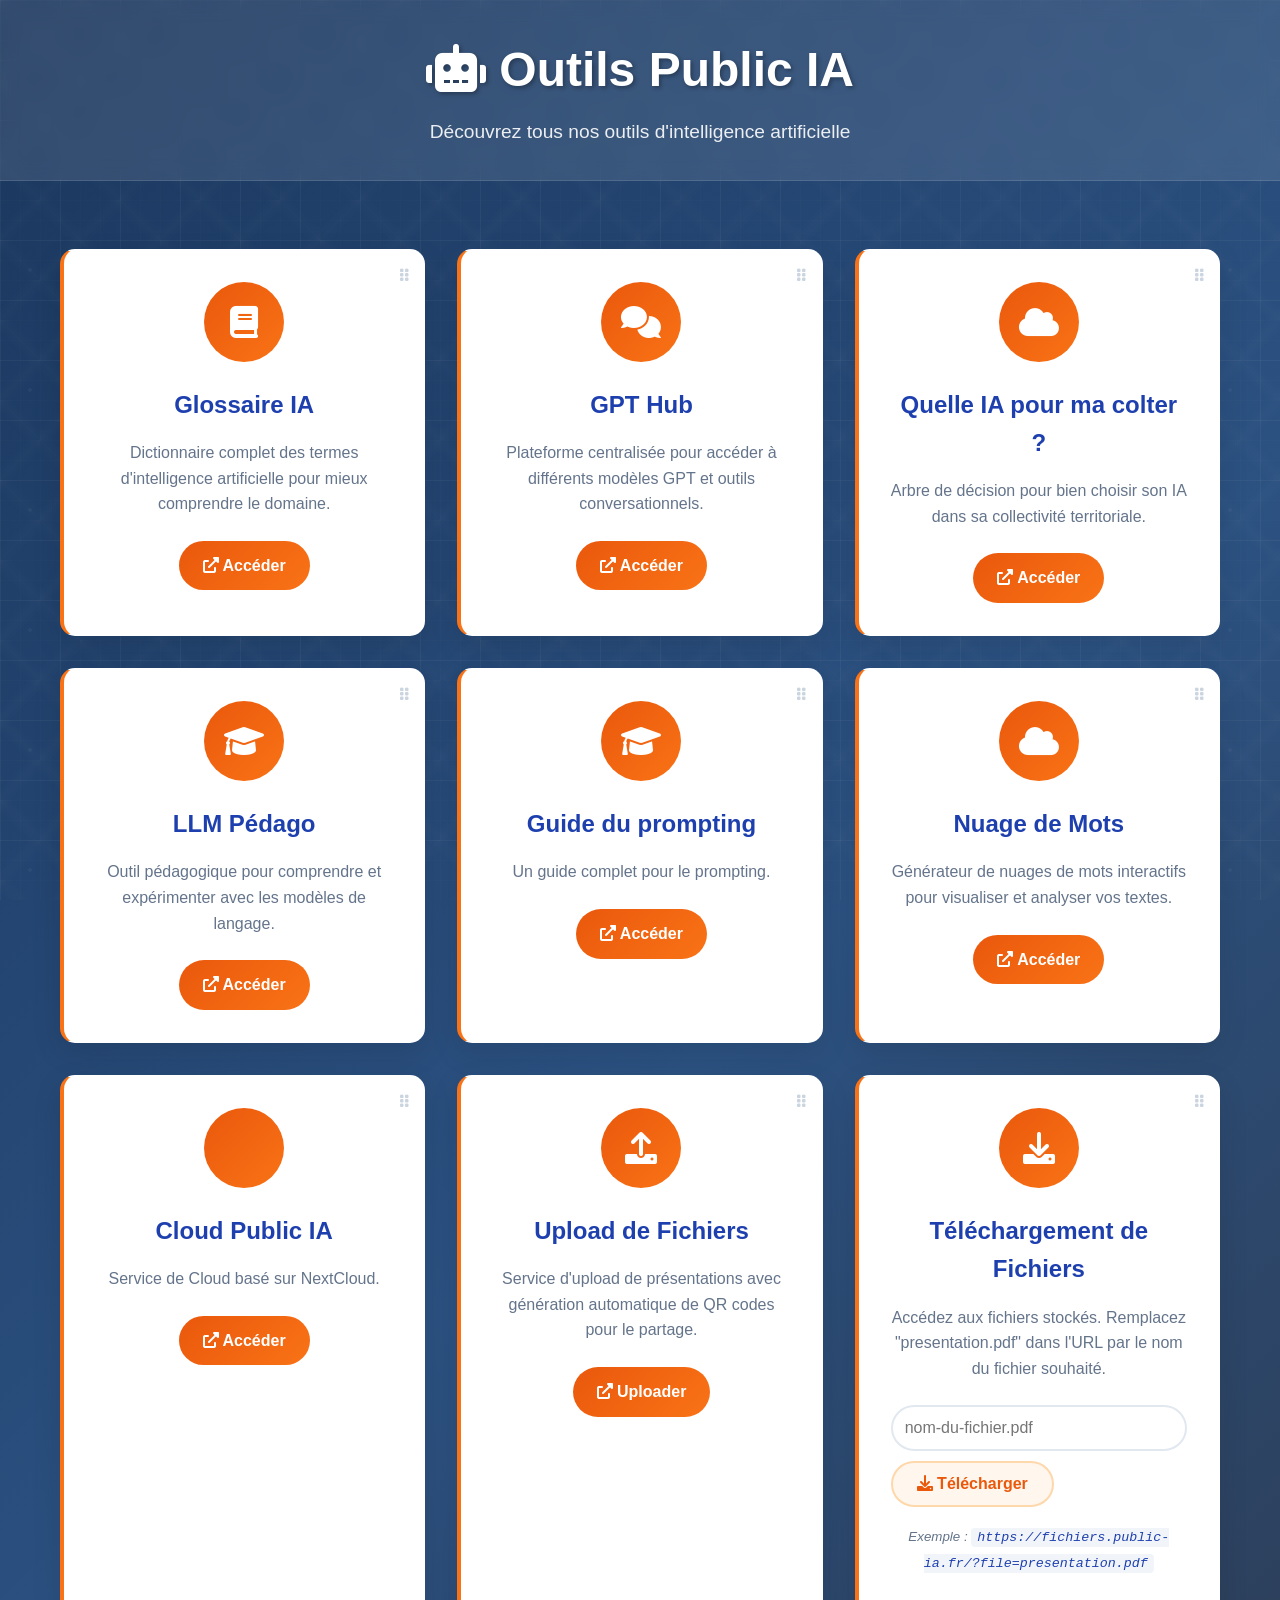
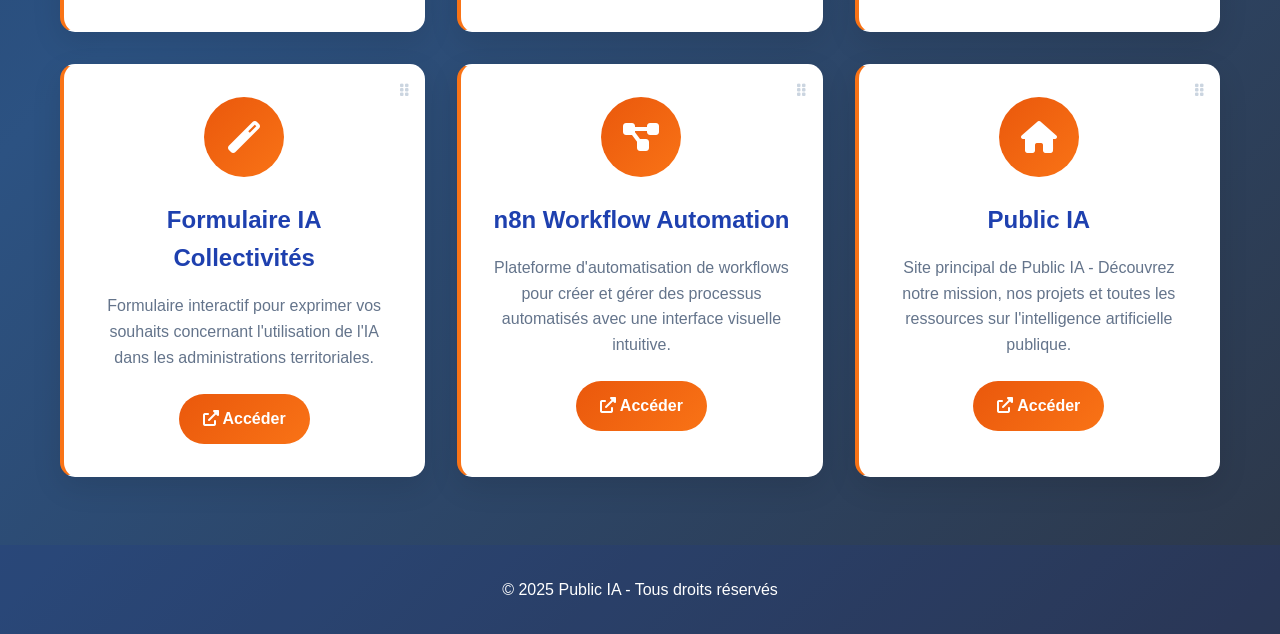
==== index.html @ 485852f9 "Add files via upload" ====
<!DOCTYPE html>
<html lang="fr">
<head>
    <meta charset="UTF-8">
    <meta name="viewport" content="width=device-width, initial-scale=1.0">
    <title>Outils Public IA - Référencement</title>
    <link rel="stylesheet" href="styles.css">
    <link href="https://cdnjs.cloudflare.com/ajax/libs/font-awesome/6.0.0/css/all.min.css" rel="stylesheet">
</head>
<body>
    <header>
        <div class="container">
            <h1><i class="fas fa-robot"></i> Outils Public IA</h1>
            <p>Découvrez tous nos outils d'intelligence artificielle</p>
        </div>
    </header>

    <main class="container">
        <div class="tools-grid" id="tools-grid">
            <div class="tool-card" draggable="true" data-index="0">
                <div class="drag-handle">
                    <i class="fas fa-grip-vertical"></i>
                </div>
                <div class="tool-icon">
                    <i class="fas fa-book"></i>
                </div>
                <h3>Glossaire IA</h3>
                <p>Dictionnaire complet des termes d'intelligence artificielle pour mieux comprendre le domaine.</p>
                <a href="https://glossaire.public-ia.fr" target="_blank" class="btn-primary">
                    <i class="fas fa-external-link-alt"></i> Accéder
                </a>
            </div>

            <div class="tool-card" draggable="true" data-index="1">
                <div class="drag-handle">
                    <i class="fas fa-grip-vertical"></i>
                </div>
                <div class="tool-icon">
                    <i class="fas fa-comments"></i>
                </div>
                <h3>GPT Hub</h3>
                <p>Plateforme centralisée pour accéder à différents modèles GPT et outils conversationnels.</p>
                <a href="https://gpthub.public-ia.fr" target="_blank" class="btn-primary">
                    <i class="fas fa-external-link-alt"></i> Accéder
                </a>
            </div>

            <div class="tool-card" draggable="true" data-index="2">
                <div class="drag-handle">
                    <i class="fas fa-grip-vertical"></i>
                </div>
                <div class="tool-icon">
                    <i class="fas fa-cloud"></i>
                </div>
                <h3>Quelle IA pour ma colter ?</h3>
                <p>Arbre de décision pour bien choisir son IA dans sa collectivité territoriale.</p>
                <a href="https://claude.ai/public/artifacts/c2d7b5c2-c896-4fa8-b1a6-826cedd89a8f" target="_blank" class="btn-primary">
                    <i class="fas fa-external-link-alt"></i> Accéder
                </a>
            </div>

            <div class="tool-card" draggable="true" data-index="3">
                <div class="drag-handle">
                    <i class="fas fa-grip-vertical"></i>
                </div>
                <div class="tool-icon">
                    <i class="fas fa-graduation-cap"></i>
                </div>
                <h3>LLM Pédago</h3>
                <p>Outil pédagogique pour comprendre et expérimenter avec les modèles de langage.</p>
                <a href="https://llmpedago.streamlit.app" target="_blank" class="btn-primary">
                    <i class="fas fa-external-link-alt"></i> Accéder
                </a>
            </div>

            <div class="tool-card" draggable="true" data-index="3">
                <div class="drag-handle">
                    <i class="fas fa-grip-vertical"></i>
                </div>
                <div class="tool-icon">
                    <i class="fas fa-graduation-cap"></i>
                </div>
                <h3>Guide du prompting</h3>
                <p>Un guide complet pour le prompting.</p>
                <a href="https://outils.public-ia.fr/guide_llm.html" target="_blank" class="btn-primary">
                    <i class="fas fa-external-link-alt"></i> Accéder
                </a>
            </div>

            <div class="tool-card" draggable="true" data-index="2">
                <div class="drag-handle">
                    <i class="fas fa-grip-vertical"></i>
                </div>
                <div class="tool-icon">
                    <i class="fas fa-cloud"></i>
                </div>
                <h3>Nuage de Mots</h3>
                <p>Générateur de nuages de mots interactifs pour visualiser et analyser vos textes.</p>
                <a href="https://nuagedemots.public-ia.fr" target="_blank" class="btn-primary">
                    <i class="fas fa-external-link-alt"></i> Accéder
                </a>
            </div>

            <div class="tool-card" draggable="true" data-index="4">
                <div class="drag-handle">
                    <i class="fas fa-grip-vertical"></i>
                </div>
                <div class="tool-icon">
                    <i class="fas fa-upload-download"></i>
                </div>
                <h3>Cloud Public IA</h3>
                <p>Service de Cloud basé sur NextCloud.</p>
                <a href="https://cloud.public-ia.fr/" target="_blank" class="btn-primary">
                    <i class="fas fa-external-link-alt"></i> Accéder
                </a>
            </div>

            <div class="tool-card" draggable="true" data-index="4">
                <div class="drag-handle">
                    <i class="fas fa-grip-vertical"></i>
                </div>
                <div class="tool-icon">
                    <i class="fas fa-upload"></i>
                </div>
                <h3>Upload de Fichiers</h3>
                <p>Service d'upload de présentations avec génération automatique de QR codes pour le partage.</p>
                <a href="https://fichiers.public-ia.fr/upload_qrcode_8f3c2a1b7e.html" target="_blank" class="btn-primary">
                    <i class="fas fa-external-link-alt"></i> Uploader
                </a>
            </div>

            <div class="tool-card" draggable="true" data-index="5">
                <div class="drag-handle">
                    <i class="fas fa-grip-vertical"></i>
                </div>
                <div class="tool-icon">
                    <i class="fas fa-download"></i>
                </div>
                <h3>Téléchargement de Fichiers</h3>
                <p>Accédez aux fichiers stockés. Remplacez "presentation.pdf" dans l'URL par le nom du fichier souhaité.</p>
                <div class="download-section">
                    <input type="text" id="filename" placeholder="nom-du-fichier.pdf" class="filename-input">
                    <button onclick="downloadFile()" class="btn-secondary">
                        <i class="fas fa-download"></i> Télécharger
                    </button>
                </div>
                <p class="example-text">
                    <small>Exemple : <code>https://fichiers.public-ia.fr/?file=presentation.pdf</code></small>
                </p>
            </div>

            <div class="tool-card" draggable="true" data-index="6">
                <div class="drag-handle">
                    <i class="fas fa-grip-vertical"></i>
                </div>
                <div class="tool-icon">
                    <i class="fas fa-magic"></i>
                </div>
                <h3>Formulaire IA Collectivités</h3>
                <p>Formulaire interactif pour exprimer vos souhaits concernant l'utilisation de l'IA dans les administrations territoriales.</p>
                <a href="https://tally.so/r/w4O1ed" target="_blank" class="btn-primary">
                    <i class="fas fa-external-link-alt"></i> Accéder
                </a>
            </div>

            <div class="tool-card" draggable="true" data-index="7">
                <div class="drag-handle">
                    <i class="fas fa-grip-vertical"></i>
                </div>
                <div class="tool-icon">
                    <i class="fas fa-project-diagram"></i>
                </div>
                <h3>n8n Workflow Automation</h3>
                <p>Plateforme d'automatisation de workflows pour créer et gérer des processus automatisés avec une interface visuelle intuitive.</p>
                <a href="https://n8n.public-ia.fr/home/workflows" target="_blank" class="btn-primary">
                    <i class="fas fa-external-link-alt"></i> Accéder
                </a>
            </div>

            <div class="tool-card" draggable="true" data-index="8">
                <div class="drag-handle">
                    <i class="fas fa-grip-vertical"></i>
                </div>
                <div class="tool-icon">
                    <i class="fas fa-home"></i>
                </div>
                <h3>Public IA</h3>
                <p>Site principal de Public IA - Découvrez notre mission, nos projets et toutes les ressources sur l'intelligence artificielle publique.</p>
                <a href="https://public-ia.fr" target="_blank" class="btn-primary">
                    <i class="fas fa-external-link-alt"></i> Accéder
                </a>
            </div>
        </div>
    </main>

    <footer>
        <div class="container">
            <p>&copy; 2025 Public IA - Tous droits réservés</p>
        </div>
    </footer>

    <script src="script.js"></script>
</body>
</html>
---- styles.css ----
* {
    margin: 0;
    padding: 0;
    box-sizing: border-box;
}

body {
    font-family: 'Segoe UI', Tahoma, Geneva, Verdana, sans-serif;
    line-height: 1.6;
    color: #333;
    background: linear-gradient(135deg, #1a365d 0%, #2c5282 50%, #2d3748 100%);
    min-height: 100vh;
    position: relative;
    overflow-x: hidden;
}

/* Motif réseau France - forme hexagonale inspirée du territoire */
body::before {
    content: '';
    position: fixed;
    top: 0;
    left: 0;
    width: 100%;
    height: 100%;
    background-image: 
        /* Nœuds principaux - grandes villes françaises */
        radial-gradient(circle at 48% 35%, rgba(156, 163, 175, 0.6) 3px, transparent 3px), /* Paris */
        radial-gradient(circle at 15% 70%, rgba(156, 163, 175, 0.5) 2.5px, transparent 2.5px), /* Bordeaux */
        radial-gradient(circle at 85% 75%, rgba(156, 163, 175, 0.5) 2.5px, transparent 2.5px), /* Nice */
        radial-gradient(circle at 25% 45%, rgba(156, 163, 175, 0.4) 2px, transparent 2px), /* Nantes */
        radial-gradient(circle at 75% 45%, rgba(156, 163, 175, 0.4) 2px, transparent 2px), /* Strasbourg */
        radial-gradient(circle at 65% 65%, rgba(156, 163, 175, 0.45) 2.2px, transparent 2.2px), /* Marseille */
        radial-gradient(circle at 45% 60%, rgba(156, 163, 175, 0.4) 2px, transparent 2px), /* Lyon */
        radial-gradient(circle at 35% 25%, rgba(156, 163, 175, 0.35) 1.8px, transparent 1.8px), /* Lille */
        radial-gradient(circle at 55% 80%, rgba(156, 163, 175, 0.4) 2px, transparent 2px), /* Toulouse */
        /* Nœuds secondaires - villes moyennes */
        radial-gradient(circle at 20% 55%, rgba(156, 163, 175, 0.3) 1.5px, transparent 1.5px),
        radial-gradient(circle at 80% 30%, rgba(156, 163, 175, 0.3) 1.5px, transparent 1.5px),
        radial-gradient(circle at 60% 25%, rgba(156, 163, 175, 0.25) 1.3px, transparent 1.3px),
        radial-gradient(circle at 30% 80%, rgba(156, 163, 175, 0.3) 1.5px, transparent 1.5px),
        radial-gradient(circle at 70% 55%, rgba(156, 163, 175, 0.25) 1.3px, transparent 1.3px),
        radial-gradient(circle at 40% 40%, rgba(156, 163, 175, 0.3) 1.5px, transparent 1.5px),
        /* Petits nœuds - villages et connexions */
        radial-gradient(circle at 12% 40%, rgba(156, 163, 175, 0.2) 1px, transparent 1px),
        radial-gradient(circle at 88% 60%, rgba(156, 163, 175, 0.2) 1px, transparent 1px),
        radial-gradient(circle at 52% 15%, rgba(156, 163, 175, 0.2) 1px, transparent 1px),
        radial-gradient(circle at 25% 90%, rgba(156, 163, 175, 0.2) 1px, transparent 1px),
        radial-gradient(circle at 75% 85%, rgba(156, 163, 175, 0.2) 1px, transparent 1px);
    background-size: 
        100vw 100vh;
    background-position: 0 0;
    pointer-events: none;
    z-index: -1;
    animation: franceNetwork 30s ease-in-out infinite;
}

/* Lignes de connexion organiques - routes et TGV */
body::after {
    content: '';
    position: fixed;
    top: 0;
    left: 0;
    width: 100%;
    height: 100%;
    background-image:
        /* Connexions principales Paris-centré */
        linear-gradient(125deg, transparent 47%, rgba(156, 163, 175, 0.15) 48%, rgba(156, 163, 175, 0.15) 52%, transparent 53%),
        linear-gradient(55deg, transparent 47%, rgba(156, 163, 175, 0.12) 48%, rgba(156, 163, 175, 0.12) 52%, transparent 53%),
        linear-gradient(95deg, transparent 48%, rgba(156, 163, 175, 0.1) 49%, rgba(156, 163, 175, 0.1) 51%, transparent 52%),
        linear-gradient(155deg, transparent 48%, rgba(156, 163, 175, 0.1) 49%, rgba(156, 163, 175, 0.1) 51%, transparent 52%),
        /* Connexions côtières */
        linear-gradient(15deg, transparent 49%, rgba(156, 163, 175, 0.08) 50%, transparent 51%),
        linear-gradient(165deg, transparent 49%, rgba(156, 163, 175, 0.08) 50%, transparent 51%),
        /* Connexions transversales */
        linear-gradient(85deg, transparent 49.2%, rgba(156, 163, 175, 0.06) 49.8%, rgba(156, 163, 175, 0.06) 50.2%, transparent 50.8%),
        linear-gradient(105deg, transparent 49.2%, rgba(156, 163, 175, 0.06) 49.8%, rgba(156, 163, 175, 0.06) 50.2%, transparent 50.8%),
        /* Connexions locales irrégulières */
        linear-gradient(35deg, transparent 49.5%, rgba(156, 163, 175, 0.04) 50%, transparent 50.5%),
        linear-gradient(145deg, transparent 49.5%, rgba(156, 163, 175, 0.04) 50%, transparent 50.5%),
        linear-gradient(75deg, transparent 49.7%, rgba(156, 163, 175, 0.03) 50%, transparent 50.3%),
        linear-gradient(115deg, transparent 49.7%, rgba(156, 163, 175, 0.03) 50%, transparent 50.3%);
    background-size:
        800px 600px,
        700px 500px,
        600px 800px,
        750px 550px,
        900px 400px,
        650px 700px,
        500px 900px,
        850px 450px,
        400px 600px,
        550px 750px,
        300px 500px,
        450px 650px;
    background-position:
        0 0,
        200px 100px,
        -100px 200px,
        300px -50px,
        -150px 300px,
        400px 150px,
        -200px 400px,
        500px 50px,
        -50px 250px,
        250px 350px,
        -250px 150px,
        350px 250px;
    pointer-events: none;
    z-index: -1;
    animation: franceConnections 35s ease-in-out infinite reverse;
}

/* Animation organique pour simuler l'activité du réseau français */
@keyframes franceNetwork {
    0%, 100% {
        transform: translate(0, 0) scale(1);
        opacity: 0.8;
    }
    20% {
        transform: translate(3px, -2px) scale(1.01);
        opacity: 0.9;
    }
    40% {
        transform: translate(-2px, 4px) scale(0.99);
        opacity: 0.7;
    }
    60% {
        transform: translate(4px, 1px) scale(1.005);
        opacity: 0.85;
    }
    80% {
        transform: translate(-1px, -3px) scale(0.995);
        opacity: 0.75;
    }
}

@keyframes franceConnections {
    0%, 100% {
        transform: translate(0, 0) rotate(0deg);
        opacity: 0.6;
    }
    25% {
        transform: translate(2px, -3px) rotate(0.2deg);
        opacity: 0.8;
    }
    50% {
        transform: translate(-3px, 2px) rotate(-0.1deg);
        opacity: 0.4;
    }
    75% {
        transform: translate(1px, 3px) rotate(0.15deg);
        opacity: 0.7;
    }
}

/* Motif de réseau connecté */
body::before {
    content: '';
    position: fixed;
    top: 0;
    left: 0;
    width: 100%;
    height: 100%;
    background-image: 
        /* Nœuds du réseau */
        radial-gradient(circle at 15% 20%, rgba(156, 163, 175, 0.4) 2px, transparent 2px),
        radial-gradient(circle at 85% 25%, rgba(156, 163, 175, 0.3) 1.5px, transparent 1.5px),
        radial-gradient(circle at 45% 15%, rgba(156, 163, 175, 0.35) 1.8px, transparent 1.8px),
        radial-gradient(circle at 75% 45%, rgba(156, 163, 175, 0.4) 2px, transparent 2px),
        radial-gradient(circle at 25% 65%, rgba(156, 163, 175, 0.3) 1.5px, transparent 1.5px),
        radial-gradient(circle at 65% 75%, rgba(156, 163, 175, 0.35) 1.8px, transparent 1.8px),
        radial-gradient(circle at 35% 85%, rgba(156, 163, 175, 0.4) 2px, transparent 2px),
        radial-gradient(circle at 90% 70%, rgba(156, 163, 175, 0.3) 1.5px, transparent 1.5px),
        radial-gradient(circle at 10% 50%, rgba(156, 163, 175, 0.35) 1.8px, transparent 1.8px),
        radial-gradient(circle at 55% 40%, rgba(156, 163, 175, 0.4) 2px, transparent 2px);
    background-size: 
        300px 200px,
        250px 180px,
        280px 220px,
        320px 190px,
        290px 210px,
        260px 170px,
        310px 200px,
        240px 160px,
        270px 230px,
        300px 180px;
    background-position:
        0 0,
        50px 30px,
        -20px 40px,
        80px -10px,
        -30px 60px,
        60px 50px,
        -10px 80px,
        90px 20px,
        -40px 20px,
        40px 70px;
    pointer-events: none;
    z-index: -1;
    animation: networkFloat 20s ease-in-out infinite;
}

/* Lignes de connexion du réseau */
body::after {
    content: '';
    position: fixed;
    top: 0;
    left: 0;
    width: 100%;
    height: 100%;
    background-image:
        /* Lignes diagonales et horizontales simulant les connexions */
        linear-gradient(45deg, transparent 48%, rgba(156, 163, 175, 0.15) 49%, rgba(156, 163, 175, 0.15) 51%, transparent 52%),
        linear-gradient(-45deg, transparent 48%, rgba(156, 163, 175, 0.1) 49%, rgba(156, 163, 175, 0.1) 51%, transparent 52%),
        linear-gradient(30deg, transparent 49%, rgba(156, 163, 175, 0.08) 50%, transparent 51%),
        linear-gradient(-30deg, transparent 49%, rgba(156, 163, 175, 0.08) 50%, transparent 51%),
        linear-gradient(60deg, transparent 49.5%, rgba(156, 163, 175, 0.06) 50%, transparent 50.5%),
        linear-gradient(-60deg, transparent 49.5%, rgba(156, 163, 175, 0.06) 50%, transparent 50.5%);
    background-size:
        400px 300px,
        350px 250px,
        500px 200px,
        450px 280px,
        300px 400px,
        380px 320px;
    background-position:
        0 0,
        100px 50px,
        -50px 100px,
        150px -30px,
        -80px 150px,
        200px 80px;
    pointer-events: none;
    z-index: -1;
    animation: networkLines 25s ease-in-out infinite reverse;
}

/* Animation subtile pour le réseau */
@keyframes networkFloat {
    0%, 100% {
        transform: translate(0, 0) scale(1);
        opacity: 0.8;
    }
    25% {
        transform: translate(10px, -5px) scale(1.02);
        opacity: 0.9;
    }
    50% {
        transform: translate(-5px, 10px) scale(0.98);
        opacity: 0.7;
    }
    75% {
        transform: translate(8px, 3px) scale(1.01);
        opacity: 0.85;
    }
}

@keyframes networkLines {
    0%, 100% {
        transform: translate(0, 0) rotate(0deg);
        opacity: 0.6;
    }
    33% {
        transform: translate(5px, -8px) rotate(0.5deg);
        opacity: 0.8;
    }
    66% {
        transform: translate(-8px, 5px) rotate(-0.3deg);
        opacity: 0.4;
    }
}

/* Motif de grille France */
body::before {
    content: '';
    position: fixed;
    top: 0;
    left: 0;
    width: 100%;
    height: 100%;
    background-image: 
        /* Grille principale */
        linear-gradient(rgba(255, 255, 255, 0.03) 1px, transparent 1px),
        linear-gradient(90deg, rgba(255, 255, 255, 0.03) 1px, transparent 1px),
        /* Grille secondaire plus fine */
        linear-gradient(rgba(255, 255, 255, 0.01) 1px, transparent 1px),
        linear-gradient(90deg, rgba(255, 255, 255, 0.01) 1px, transparent 1px),
        /* Motif hexagonal inspiré de la France */
        radial-gradient(circle at 25% 25%, rgba(255, 255, 255, 0.02) 2px, transparent 2px),
        radial-gradient(circle at 75% 75%, rgba(255, 255, 255, 0.02) 2px, transparent 2px);
    background-size: 
        60px 60px,
        60px 60px,
        20px 20px,
        20px 20px,
        120px 120px,
        120px 120px;
    background-position:
        0 0,
        0 0,
        0 0,
        0 0,
        0 0,
        60px 60px;
    pointer-events: none;
    z-index: -1;
}

/* Effet de losanges français */
body::after {
    content: '';
    position: fixed;
    top: 0;
    left: 0;
    width: 100%;
    height: 100%;
    background-image:
        /* Losanges inspirés des motifs français */
        linear-gradient(45deg, transparent 40%, rgba(255, 255, 255, 0.015) 50%, transparent 60%),
        linear-gradient(-45deg, transparent 40%, rgba(255, 255, 255, 0.015) 50%, transparent 60%);
    background-size: 80px 80px, 80px 80px;
    background-position: 0 0, 40px 40px;
    pointer-events: none;
    z-index: -1;
    animation: subtleMove 60s ease-in-out infinite;
}

/* Animation subtile pour donner vie au motif */
@keyframes subtileMove {
    0%, 100% {
        transform: translate(0, 0);
    }
    25% {
        transform: translate(10px, -5px);
    }
    50% {
        transform: translate(-5px, 10px);
    }
    75% {
        transform: translate(-10px, -10px);
    }
}

/* Amélioration du header pour s'harmoniser avec le nouveau fond */
header {
    background: rgba(255, 255, 255, 0.12);
    backdrop-filter: blur(15px);
    padding: 2rem 0;
    text-align: center;
    color: white;
    margin-bottom: 3rem;
    border-bottom: 1px solid rgba(255, 255, 255, 0.1);
}

/* Amélioration des cartes pour mieux contraster avec le nouveau fond */
.tool-card {
    background: rgba(255, 255, 255, 0.95);
    backdrop-filter: blur(10px);
    border-radius: 15px;
    padding: 2rem;
    box-shadow: 
        0 10px 30px rgba(0, 0, 0, 0.1),
        0 1px 0 rgba(255, 255, 255, 0.2) inset;
    transition: transform 0.3s ease, box-shadow 0.3s ease;
    text-align: center;
    border-left: 4px solid #f97316;
    border: 1px solid rgba(255, 255, 255, 0.2);
}

.tool-card:hover {
    transform: translateY(-5px);
    box-shadow: 
        0 20px 40px rgba(249, 115, 22, 0.15),
        0 1px 0 rgba(255, 255, 255, 0.3) inset;
    border-left-color: #ea580c;
    background: rgba(255, 255, 255, 0.98);
}

.container {
    max-width: 1200px;
    margin: 0 auto;
    padding: 0 20px;
}

header {
    background: rgba(255, 255, 255, 0.1);
    backdrop-filter: blur(10px);
    padding: 2rem 0;
    text-align: center;
    color: white;
    margin-bottom: 3rem;
}

header h1 {
    font-size: 3rem;
    margin-bottom: 0.5rem;
    text-shadow: 2px 2px 4px rgba(0, 0, 0, 0.3);
}

header p {
    font-size: 1.2rem;
    opacity: 0.9;
}

main {
    padding-bottom: 3rem;
}

.tools-grid {
    display: grid;
    grid-template-columns: repeat(auto-fit, minmax(350px, 1fr));
    gap: 2rem;
    margin-bottom: 3rem;
}

.tool-card {
    background: white;
    border-radius: 15px;
    padding: 2rem;
    box-shadow: 0 10px 30px rgba(0, 0, 0, 0.1);
    transition: transform 0.3s ease, box-shadow 0.3s ease;
    text-align: center;
    border-left: 4px solid #3b82f6;
}

.tool-card:hover {
    transform: translateY(-5px);
    box-shadow: 0 20px 40px rgba(59, 130, 246, 0.15);
    border-left-color: #1e40af;
}

.tool-icon {
    width: 80px;
    height: 80px;
    margin: 0 auto 1.5rem;
    background: linear-gradient(135deg, #1e3a8a 0%, #3b82f6 100%);
    border-radius: 50%;
    display: flex;
    align-items: center;
    justify-content: center;
    font-size: 2rem;
    color: white;
}

.tool-card h3 {
    font-size: 1.5rem;
    margin-bottom: 1rem;
    color: #1e40af;
}

.tool-card p {
    color: #64748b;
    margin-bottom: 1.5rem;
    line-height: 1.6;
}

.btn-primary, .btn-secondary {
    display: inline-block;
    padding: 12px 24px;
    border-radius: 25px;
    text-decoration: none;
    font-weight: 600;
    transition: all 0.3s ease;
    border: none;
    cursor: pointer;
    font-size: 1rem;
}

.btn-primary {
    background: linear-gradient(135deg, #ea580c 0%, #f97316 100%);
    color: white;
}

.btn-primary:hover {
    transform: translateY(-2px);
    box-shadow: 0 5px 15px rgba(249, 115, 22, 0.4);
    background: linear-gradient(135deg, #c2410c 0%, #ea580c 100%);
}

.btn-secondary {
    background: #fff7ed;
    color: #ea580c;
    border: 2px solid #fed7aa;
}

.btn-secondary:hover {
    background: #ffedd5;
    border-color: #f97316;
    color: #c2410c;
}

.tool-icon {
    width: 80px;
    height: 80px;
    margin: 0 auto 1.5rem;
    background: linear-gradient(135deg, #ea580c 0%, #f97316 100%);
    border-radius: 50%;
    display: flex;
    align-items: center;
    justify-content: center;
    font-size: 2rem;
    color: white;
}

.tool-card {
    background: white;
    border-radius: 15px;
    padding: 2rem;
    box-shadow: 0 10px 30px rgba(0, 0, 0, 0.1);
    transition: transform 0.3s ease, box-shadow 0.3s ease;
    text-align: center;
    border-left: 4px solid #f97316;
}

.tool-card:hover {
    transform: translateY(-5px);
    box-shadow: 0 20px 40px rgba(249, 115, 22, 0.15);
    border-left-color: #ea580c;
}

.filename-input:focus {
    outline: none;
    border-color: #f97316;
    box-shadow: 0 0 0 3px rgba(249, 115, 22, 0.1);
}

.example-text code {
    background: #fff7ed;
    padding: 2px 6px;
    border-radius: 4px;
    font-family: 'Courier New', monospace;
    color: #ea580c;
}

.download-section {
    display: flex;
    gap: 10px;
    margin-bottom: 1rem;
    flex-wrap: wrap;
}

.filename-input {
    flex: 1;
    padding: 12px;
    border: 2px solid #e2e8f0;
    border-radius: 25px;
    font-size: 1rem;
    min-width: 200px;
}

.filename-input:focus {
    outline: none;
    border-color: #3b82f6;
    box-shadow: 0 0 0 3px rgba(59, 130, 246, 0.1);
}

.example-text {
    margin-top: 1rem;
    font-style: italic;
}

.example-text code {
    background: #f1f5f9;
    padding: 2px 6px;
    border-radius: 4px;
    font-family: 'Courier New', monospace;
    color: #1e40af;
}

footer {
    background: rgba(30, 58, 138, 0.2);
    color: white;
    text-align: center;
    padding: 2rem 0;
    margin-top: auto;
}

@media (max-width: 768px) {
    header h1 {
        font-size: 2rem;
    }
    
    .tools-grid {
        grid-template-columns: 1fr;
        gap: 1.5rem;
    }
    
    .tool-card {
        padding: 1.5rem;
    }
    
    .download-section {
        flex-direction: column;
    }
    
    .filename-input {
        min-width: 100%;
    }
}


/* Styles pour le drag and drop */
.tool-card {
    cursor: grab;
    transition: transform 0.2s ease, box-shadow 0.2s ease;
}

.tool-card:active {
    cursor: grabbing;
}

.tool-card.dragging {
    opacity: 0.7;
    transform: scale(1.05);
    z-index: 1000;
    box-shadow: 0 10px 20px rgba(0,0,0,0.3);
}

.tool-card.drag-over {
    border: 2px dashed #007bff;
    background-color: rgba(0, 123, 255, 0.1);
    transform: scale(1.02);
}

.drag-handle {
    cursor: grab;
    color: #666;
    transition: color 0.2s ease;
    padding: 5px;
}

.drag-handle:hover {
    color: #ff6b35;
}

.drag-handle:active {
    cursor: grabbing;
}

.tools-grid {
    display: grid;
    grid-template-columns: repeat(auto-fit, minmax(300px, 1fr));
    gap: 20px;
    padding: 20px 0;
}

.tool-card {
    background: white;
    border-radius: 15px;
    padding: 2rem;
    box-shadow: 0 10px 30px rgba(0, 0, 0, 0.1);
    transition: transform 0.3s ease, box-shadow 0.3s ease;
    text-align: center;
    border-left: 4px solid #f97316;
    position: relative;
    cursor: default;
}

.tool-card.dragging {
    opacity: 0.5;
    transform: rotate(5deg) scale(1.05);
    box-shadow: 0 25px 50px rgba(249, 115, 22, 0.3);
    z-index: 1000;
    pointer-events: none;
}

.tool-card.drag-over {
    transform: translateY(-10px) scale(1.02);
    box-shadow: 0 30px 60px rgba(249, 115, 22, 0.4);
    border-left-color: #ea580c;
    background: linear-gradient(135deg, rgba(249, 115, 22, 0.05) 0%, rgba(234, 88, 12, 0.05) 100%);
}

.tool-card.drag-over::before {
    content: '';
    position: absolute;
    top: -2px;
    left: -2px;
    right: -2px;
    bottom: -2px;
    background: linear-gradient(135deg, #f97316, #ea580c);
    border-radius: 17px;
    z-index: -1;
    opacity: 0.3;
}

.tools-grid {
    display: grid;
    grid-template-columns: repeat(auto-fit, minmax(350px, 1fr));
    gap: 2rem;
    margin-bottom: 3rem;
    position: relative;
}

.tool-card {
    background: white;
    border-radius: 15px;
    padding: 2rem;
    box-shadow: 0 10px 30px rgba(0, 0, 0, 0.1);
    transition: transform 0.3s ease, box-shadow 0.3s ease, opacity 0.3s ease;
    text-align: center;
    border-left: 4px solid #f97316;
    position: relative;
    cursor: move;
}

.tool-card.dragging {
    opacity: 0.7;
    transform: rotate(5deg) scale(1.05);
    box-shadow: 0 25px 50px rgba(249, 115, 22, 0.4);
    z-index: 1000;
}

.tool-card.stack-target {
    transform: scale(1.05);
    box-shadow: 0 20px 40px rgba(249, 115, 22, 0.3);
    border-left-color: #ea580c;
    background: linear-gradient(135deg, rgba(249, 115, 22, 0.1) 0%, rgba(234, 88, 12, 0.1) 100%);
}

.tool-card.stack-target::before {
    content: '';
    position: absolute;
    top: -3px;
    left: -3px;
    right: -3px;
    bottom: -3px;
    background: linear-gradient(135deg, #f97316, #ea580c);
    border-radius: 18px;
    z-index: -1;
    opacity: 0.5;
    animation: pulse 1s infinite;
}

.stacked-card {
    box-shadow: 0 5px 15px rgba(0, 0, 0, 0.2);
}

.stacked-card::after {
    content: '';
    position: absolute;
    top: 5px;
    left: 5px;
    right: 5px;
    bottom: 5px;
    border: 2px solid rgba(249, 115, 22, 0.3);
    border-radius: 12px;
    pointer-events: none;
}

@keyframes pulse {
    0%, 100% { opacity: 0.5; }
    50% { opacity: 0.8; }
}

/* Amélioration de la poignée de drag */
.drag-handle {
    position: absolute;
    top: 10px;
    right: 10px;
    width: 20px;
    height: 30px;
    cursor: grab;
    color: #cbd5e0;
    display: flex;
    align-items: center;
    justify-content: center;
    font-size: 14px;
    transition: color 0.3s ease;
    z-index: 10;
}

.drag-handle:hover {
    color: #f97316;
}

.drag-handle:active {
    cursor: grabbing;
}

/* Styles pour le drag and drop - VERSION AMÉLIORÉE */
.tool-card {
    cursor: move;
    transition: all 0.2s ease;
    position: relative;
    z-index: 1;
}

.tool-card.being-dragged {
    z-index: 1000;
    transform: rotate(2deg);
}

.tool-card.drag-over {
    border-left: 4px solid #007bff;
    background-color: rgba(0, 123, 255, 0.15);
    transform: translateX(5px);
    z-index: 2;
}

.drag-handle {
    cursor: grab;
    color: #666;
    transition: color 0.2s ease;
}

.drag-handle:hover {
    color: #ff6b35;
}

.drag-handle:active {
    cursor: grabbing;
}

.tools-grid {
    display: grid;
    grid-template-columns: repeat(auto-fit, minmax(350px, 1fr));
    gap: 2rem;
    margin-bottom: 3rem;
    position: relative;
}

.tool-card {
    background: white;
    border-radius: 15px;
    padding: 2rem;
    box-shadow: 0 10px 30px rgba(0, 0, 0, 0.1);
    transition: transform 0.3s ease, box-shadow 0.3s ease, opacity 0.3s ease;
    text-align: center;
    border-left: 4px solid #f97316;
    position: relative;
    cursor: move;
}

.tool-card.dragging {
    opacity: 0.7;
    transform: rotate(5deg) scale(1.05);
    box-shadow: 0 25px 50px rgba(249, 115, 22, 0.4);
    z-index: 1000;
}

.tool-card.stack-target {
    transform: scale(1.05);
    box-shadow: 0 20px 40px rgba(249, 115, 22, 0.3);
    border-left-color: #ea580c;
    background: linear-gradient(135deg, rgba(249, 115, 22, 0.1) 0%, rgba(234, 88, 12, 0.1) 100%);
}

.tool-card.stack-target::before {
    content: '';
    position: absolute;
    top: -3px;
    left: -3px;
    right: -3px;
    bottom: -3px;
    background: linear-gradient(135deg, #f97316, #ea580c);
    border-radius: 18px;
    z-index: -1;
    opacity: 0.5;
    animation: pulse 1s infinite;
}

.stacked-card {
    box-shadow: 0 5px 15px rgba(0, 0, 0, 0.2);
}

.stacked-card::after {
    content: '';
    position: absolute;
    top: 5px;
    left: 5px;
    right: 5px;
    bottom: 5px;
    border: 2px solid rgba(249, 115, 22, 0.3);
    border-radius: 12px;
    pointer-events: none;
}

@keyframes pulse {
    0%, 100% { opacity: 0.5; }
    50% { opacity: 0.8; }
}

/* Amélioration de la poignée de drag */
.drag-handle {
    position: absolute;
    top: 10px;
    right: 10px;
    width: 20px;
    height: 30px;
    cursor: grab;
    color: #cbd5e0;
    display: flex;
    align-items: center;
    justify-content: center;
    font-size: 14px;
    transition: color 0.3s ease;
    z-index: 10;
}

.drag-handle:hover {
    color: #f97316;
}

.drag-handle:active {
    cursor: grabbing;
}
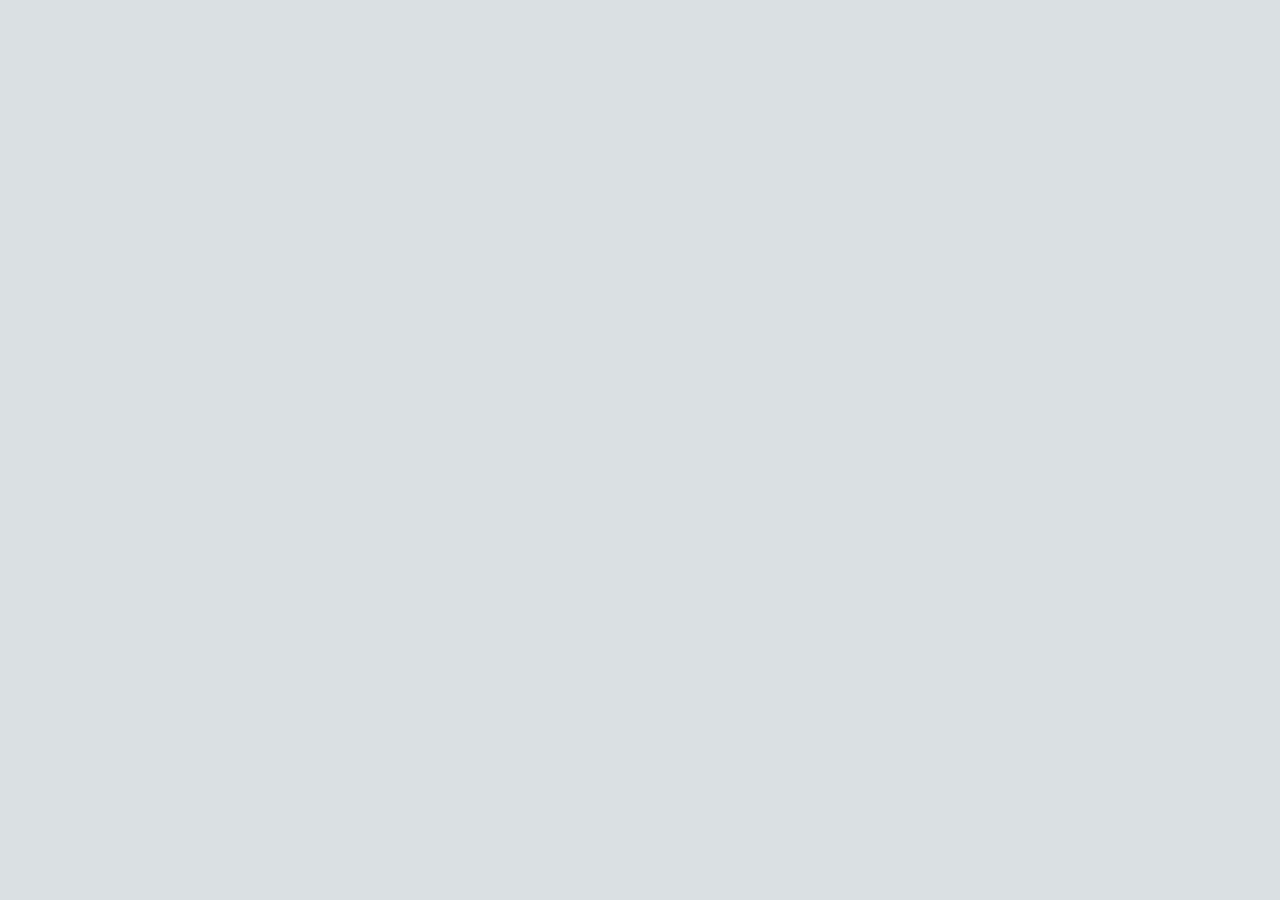
==== commit 283de344: "les fichiers à reconstruire" ====
--- a/index.html
+++ b/index.html
@@ -1,204 +1,17 @@
-<!DOCTYPE html>
+<!doctype html>
 <html lang="fr">
+
 <head>
-    <meta charset="UTF-8">
-    <meta name="viewport" content="width=device-width, initial-scale=1.0">
-    <title>Outils Public IA - Référencement</title>
-    <link rel="stylesheet" href="styles.css">
-    <link href="https://cdnjs.cloudflare.com/ajax/libs/font-awesome/6.0.0/css/all.min.css" rel="stylesheet">
+  <meta charset="UTF-8" />
+  <link rel="icon" type="image/png" href="/favicon.png" />
+  <meta name="viewport" content="width=device-width, initial-scale=1.0" />
+  <title>outils Public IA</title>
+  <script type="module" crossorigin src="/assets/index-yzJ2LqRE.js"></script>
+  <link rel="stylesheet" crossorigin href="/assets/index-B1BZfRPB.css">
 </head>
+
 <body>
-    <header>
-        <div class="container">
-            <h1><i class="fas fa-robot"></i> Outils Public IA</h1>
-            <p>Découvrez tous nos outils d'intelligence artificielle</p>
-        </div>
-    </header>
+  <div id="root"></div>
+</body>
 
-    <main class="container">
-        <div class="tools-grid" id="tools-grid">
-            <div class="tool-card" draggable="true" data-index="0">
-                <div class="drag-handle">
-                    <i class="fas fa-grip-vertical"></i>
-                </div>
-                <div class="tool-icon">
-                    <i class="fas fa-book"></i>
-                </div>
-                <h3>Glossaire IA</h3>
-                <p>Dictionnaire complet des termes d'intelligence artificielle pour mieux comprendre le domaine.</p>
-                <a href="https://glossaire.public-ia.fr" target="_blank" class="btn-primary">
-                    <i class="fas fa-external-link-alt"></i> Accéder
-                </a>
-            </div>
-
-            <div class="tool-card" draggable="true" data-index="1">
-                <div class="drag-handle">
-                    <i class="fas fa-grip-vertical"></i>
-                </div>
-                <div class="tool-icon">
-                    <i class="fas fa-comments"></i>
-                </div>
-                <h3>GPT Hub</h3>
-                <p>Plateforme centralisée pour accéder à différents modèles GPT et outils conversationnels.</p>
-                <a href="https://gpthub.public-ia.fr" target="_blank" class="btn-primary">
-                    <i class="fas fa-external-link-alt"></i> Accéder
-                </a>
-            </div>
-
-            <div class="tool-card" draggable="true" data-index="2">
-                <div class="drag-handle">
-                    <i class="fas fa-grip-vertical"></i>
-                </div>
-                <div class="tool-icon">
-                    <i class="fas fa-cloud"></i>
-                </div>
-                <h3>Quelle IA pour ma colter ?</h3>
-                <p>Arbre de décision pour bien choisir son IA dans sa collectivité territoriale.</p>
-                <a href="https://claude.ai/public/artifacts/c2d7b5c2-c896-4fa8-b1a6-826cedd89a8f" target="_blank" class="btn-primary">
-                    <i class="fas fa-external-link-alt"></i> Accéder
-                </a>
-            </div>
-
-            <div class="tool-card" draggable="true" data-index="3">
-                <div class="drag-handle">
-                    <i class="fas fa-grip-vertical"></i>
-                </div>
-                <div class="tool-icon">
-                    <i class="fas fa-graduation-cap"></i>
-                </div>
-                <h3>LLM Pédago</h3>
-                <p>Outil pédagogique pour comprendre et expérimenter avec les modèles de langage.</p>
-                <a href="https://llmpedago.streamlit.app" target="_blank" class="btn-primary">
-                    <i class="fas fa-external-link-alt"></i> Accéder
-                </a>
-            </div>
-
-            <div class="tool-card" draggable="true" data-index="3">
-                <div class="drag-handle">
-                    <i class="fas fa-grip-vertical"></i>
-                </div>
-                <div class="tool-icon">
-                    <i class="fas fa-graduation-cap"></i>
-                </div>
-                <h3>Guide du prompting</h3>
-                <p>Un guide complet pour le prompting.</p>
-                <a href="https://outils.public-ia.fr/guide_llm.html" target="_blank" class="btn-primary">
-                    <i class="fas fa-external-link-alt"></i> Accéder
-                </a>
-            </div>
-
-            <div class="tool-card" draggable="true" data-index="2">
-                <div class="drag-handle">
-                    <i class="fas fa-grip-vertical"></i>
-                </div>
-                <div class="tool-icon">
-                    <i class="fas fa-cloud"></i>
-                </div>
-                <h3>Nuage de Mots</h3>
-                <p>Générateur de nuages de mots interactifs pour visualiser et analyser vos textes.</p>
-                <a href="https://nuagedemots.public-ia.fr" target="_blank" class="btn-primary">
-                    <i class="fas fa-external-link-alt"></i> Accéder
-                </a>
-            </div>
-
-            <div class="tool-card" draggable="true" data-index="4">
-                <div class="drag-handle">
-                    <i class="fas fa-grip-vertical"></i>
-                </div>
-                <div class="tool-icon">
-                    <i class="fas fa-upload-download"></i>
-                </div>
-                <h3>Cloud Public IA</h3>
-                <p>Service de Cloud basé sur NextCloud.</p>
-                <a href="https://cloud.public-ia.fr/" target="_blank" class="btn-primary">
-                    <i class="fas fa-external-link-alt"></i> Accéder
-                </a>
-            </div>
-
-            <div class="tool-card" draggable="true" data-index="4">
-                <div class="drag-handle">
-                    <i class="fas fa-grip-vertical"></i>
-                </div>
-                <div class="tool-icon">
-                    <i class="fas fa-upload"></i>
-                </div>
-                <h3>Upload de Fichiers</h3>
-                <p>Service d'upload de présentations avec génération automatique de QR codes pour le partage.</p>
-                <a href="https://fichiers.public-ia.fr/upload_qrcode_8f3c2a1b7e.html" target="_blank" class="btn-primary">
-                    <i class="fas fa-external-link-alt"></i> Uploader
-                </a>
-            </div>
-
-            <div class="tool-card" draggable="true" data-index="5">
-                <div class="drag-handle">
-                    <i class="fas fa-grip-vertical"></i>
-                </div>
-                <div class="tool-icon">
-                    <i class="fas fa-download"></i>
-                </div>
-                <h3>Téléchargement de Fichiers</h3>
-                <p>Accédez aux fichiers stockés. Remplacez "presentation.pdf" dans l'URL par le nom du fichier souhaité.</p>
-                <div class="download-section">
-                    <input type="text" id="filename" placeholder="nom-du-fichier.pdf" class="filename-input">
-                    <button onclick="downloadFile()" class="btn-secondary">
-                        <i class="fas fa-download"></i> Télécharger
-                    </button>
-                </div>
-                <p class="example-text">
-                    <small>Exemple : <code>https://fichiers.public-ia.fr/?file=presentation.pdf</code></small>
-                </p>
-            </div>
-
-            <div class="tool-card" draggable="true" data-index="6">
-                <div class="drag-handle">
-                    <i class="fas fa-grip-vertical"></i>
-                </div>
-                <div class="tool-icon">
-                    <i class="fas fa-magic"></i>
-                </div>
-                <h3>Formulaire IA Collectivités</h3>
-                <p>Formulaire interactif pour exprimer vos souhaits concernant l'utilisation de l'IA dans les administrations territoriales.</p>
-                <a href="https://tally.so/r/w4O1ed" target="_blank" class="btn-primary">
-                    <i class="fas fa-external-link-alt"></i> Accéder
-                </a>
-            </div>
-
-            <div class="tool-card" draggable="true" data-index="7">
-                <div class="drag-handle">
-                    <i class="fas fa-grip-vertical"></i>
-                </div>
-                <div class="tool-icon">
-                    <i class="fas fa-project-diagram"></i>
-                </div>
-                <h3>n8n Workflow Automation</h3>
-                <p>Plateforme d'automatisation de workflows pour créer et gérer des processus automatisés avec une interface visuelle intuitive.</p>
-                <a href="https://n8n.public-ia.fr/home/workflows" target="_blank" class="btn-primary">
-                    <i class="fas fa-external-link-alt"></i> Accéder
-                </a>
-            </div>
-
-            <div class="tool-card" draggable="true" data-index="8">
-                <div class="drag-handle">
-                    <i class="fas fa-grip-vertical"></i>
-                </div>
-                <div class="tool-icon">
-                    <i class="fas fa-home"></i>
-                </div>
-                <h3>Public IA</h3>
-                <p>Site principal de Public IA - Découvrez notre mission, nos projets et toutes les ressources sur l'intelligence artificielle publique.</p>
-                <a href="https://public-ia.fr" target="_blank" class="btn-primary">
-                    <i class="fas fa-external-link-alt"></i> Accéder
-                </a>
-            </div>
-        </div>
-    </main>
-
-    <footer>
-        <div class="container">
-            <p>&copy; 2025 Public IA - Tous droits réservés</p>
-        </div>
-    </footer>
-
-    <script src="script.js"></script>
-</body>
 </html>
--- a/assets/index-B1BZfRPB.css
+++ b/assets/index-B1BZfRPB.css
@@ -0,0 +1 @@
+:root{--color-blue-dark: #043145;--color-orange: #f68428;--color-grey-blue: #9dadb5;--color-grey-light: #dae0e3;--bg-color: var(--color-grey-light);--text-color: var(--color-blue-dark);--primary-color: var(--color-orange);--secondary-text: #5a6b75;--chat-bg: #ffffff;--chat-shadow: 0 10px 30px rgba(4, 49, 69, .15);--border-color: var(--color-grey-blue);--user-msg-bg: var(--color-orange);--user-msg-text: white;--bot-msg-bg: #edf2f4;--bot-msg-text: var(--color-blue-dark);--input-bg: #f0f4f6;--input-border: var(--color-grey-blue);--font-family: "Inter", system-ui, Avenir, Helvetica, Arial, sans-serif;--border-radius: 12px}[data-theme=dark]{--bg-color: var(--color-blue-dark);--text-color: var(--color-grey-light);--primary-color: var(--color-orange);--secondary-text: var(--color-grey-blue);--chat-bg: rgba(0, 0, 0, .2);--chat-shadow: 0 10px 30px rgba(0, 0, 0, .5);--border-color: rgba(157, 173, 181, .2);--user-msg-bg: var(--color-orange);--user-msg-text: white;--bot-msg-bg: rgba(255, 255, 255, .1);--bot-msg-text: var(--color-grey-light);--input-bg: rgba(0, 0, 0, .2);--input-border: rgba(157, 173, 181, .3)}body{margin:0;display:flex;place-items:center;min-width:320px;min-height:100vh;background-color:var(--bg-color);color:var(--text-color);font-family:var(--font-family);line-height:1.5;font-weight:400;transition:background-color .3s,color .3s}#root{width:100%;max-width:1280px;margin:0 auto;padding:2rem;text-align:center;display:flex;flex-direction:column;align-items:center;justify-content:center;height:100vh;box-sizing:border-box}.chat-container{width:100%;max-width:600px;height:80vh;background-color:var(--chat-bg);border-radius:var(--border-radius);box-shadow:var(--chat-shadow);display:flex;flex-direction:column;overflow:hidden;border:1px solid var(--border-color);transition:background-color .3s,border-color .3s,box-shadow .3s}.chat-header{padding:1.5rem;background:#0000000d;border-bottom:1px solid var(--border-color);display:flex;align-items:center;justify-content:space-between;gap:10px}[data-theme=dark] .chat-header{background:#0003}.chat-header h1{margin:0;font-size:1.2rem;font-weight:600;color:var(--text-color)}.header-actions{display:flex;align-items:center;gap:10px}.messages-area{flex:1;padding:1.5rem;overflow-y:auto;display:flex;flex-direction:column;gap:1rem;scroll-behavior:smooth}.message{max-width:80%;padding:.8rem 1.2rem;border-radius:18px;font-size:.95rem;line-height:1.4;position:relative;word-wrap:break-word;animation:fadeIn .3s ease}@keyframes fadeIn{0%{opacity:0;transform:translateY(10px)}to{opacity:1;transform:translateY(0)}}.message.user{align-self:flex-end;background-color:var(--user-msg-bg);color:var(--user-msg-text);border-bottom-right-radius:4px}.message.bot{align-self:flex-start;background-color:var(--bot-msg-bg);color:var(--bot-msg-text);border-bottom-left-radius:4px}.input-area{padding:1rem;background:#0000000d;display:flex;gap:.5rem;border-top:1px solid var(--border-color)}[data-theme=dark] .input-area{background:#0003}input[type=text]{flex:1;padding:.8rem 1rem;border-radius:25px;border:1px solid var(--input-border);background-color:var(--input-bg);color:var(--text-color);font-size:1rem;outline:none;transition:border-color .2s,background-color .3s,color .3s}input[type=text]:focus{border-color:var(--primary-color)}button.send-btn{background-color:var(--primary-color);color:#fff;border:none;border-radius:50%;width:45px;height:45px;cursor:pointer;display:flex;align-items:center;justify-content:center;transition:background-color .2s,transform .1s}button.send-btn:hover{opacity:.9}button.send-btn:active{transform:scale(.95)}.tool-card{background:#ffffff80;border:1px solid var(--border-color);border-radius:12px;padding:1rem;margin-top:.5rem;display:flex;flex-direction:column;gap:.5rem;transition:transform .2s,background-color .3s}[data-theme=dark] .tool-card{background:#ffffff0d}.tool-card:hover{transform:translateY(-2px)}.tool-card h3{margin:0;font-size:1.1rem;color:var(--primary-color)}.tool-card p{margin:0;font-size:.9rem;color:var(--secondary-text)}.tool-card a{display:inline-block;margin-top:.5rem;padding:.5rem 1rem;background-color:var(--primary-color);color:#fff;text-decoration:none;border-radius:6px;font-size:.85rem;text-align:center;transition:opacity .2s}.tool-card a:hover{opacity:.9}.typing-indicator{display:flex;gap:4px;padding:.5rem 1rem;background-color:var(--bot-msg-bg);border-radius:18px 18px 18px 4px;width:-moz-fit-content;width:fit-content;margin-bottom:1rem}.typing-dot{width:6px;height:6px;background-color:var(--secondary-text);border-radius:50%;animation:bounce 1.4s infinite ease-in-out both}.typing-dot:nth-child(1){animation-delay:-.32s}.typing-dot:nth-child(2){animation-delay:-.16s}@keyframes bounce{0%,80%,to{transform:scale(0)}40%{transform:scale(1)}}::-webkit-scrollbar{width:8px}::-webkit-scrollbar-track{background:transparent}::-webkit-scrollbar-thumb{background:var(--border-color);border-radius:4px}::-webkit-scrollbar-thumb:hover{background:var(--secondary-text)}.theme-toggle{background:none;border:none;cursor:pointer;color:var(--secondary-text);padding:4px;display:flex;align-items:center;justify-content:center;transition:color .2s}.theme-toggle:hover{color:var(--primary-color)}.legacy-link{color:var(--secondary-text);transition:color .2s;display:flex;align-items:center;padding:4px}.legacy-link:hover{color:var(--primary-color)}
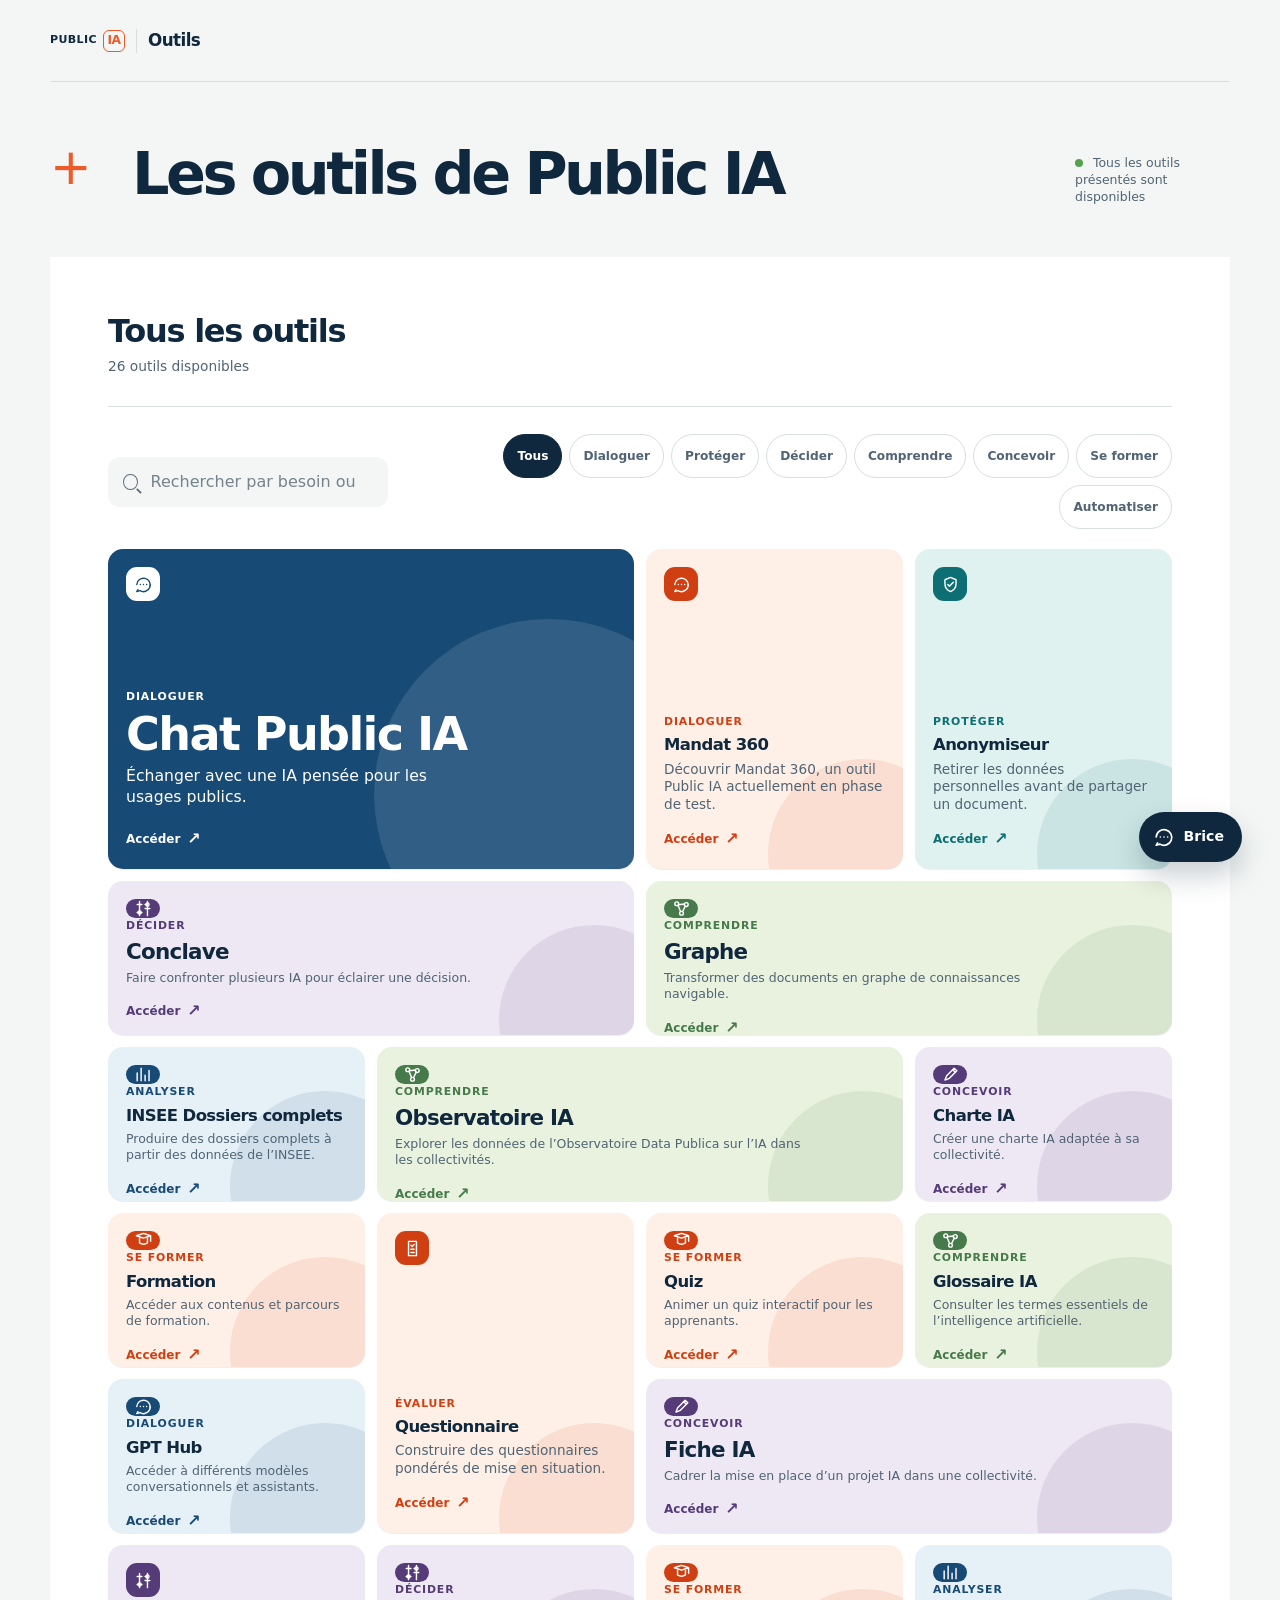
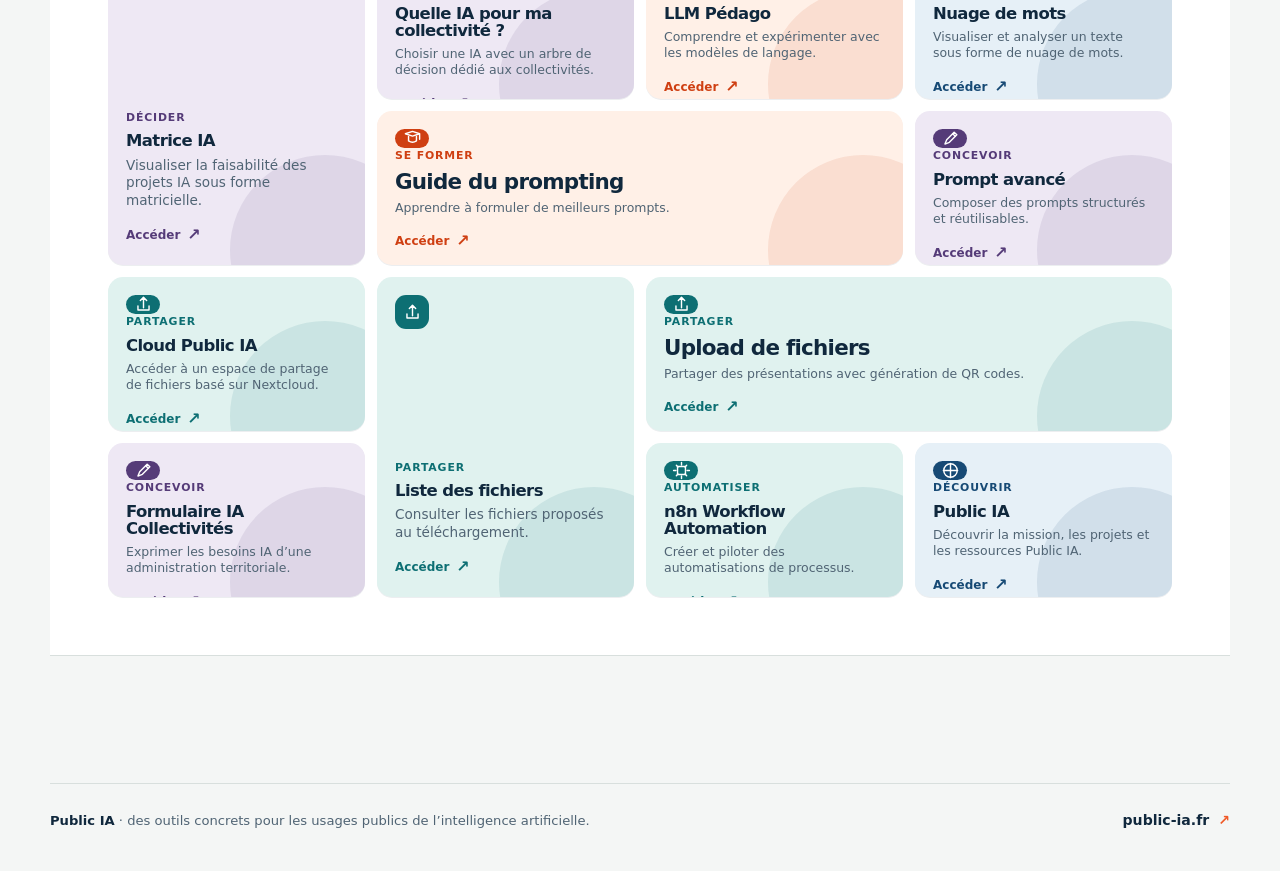
==== commit 1093874b: "Synchronisation avec la production (FTP) du 04/11/2026" ====
--- a/index.html
+++ b/index.html
@@ -1,17 +1,93 @@
 <!doctype html>
 <html lang="fr">
+  <head>
+    <meta charset="UTF-8" />
+    <meta name="viewport" content="width=device-width, initial-scale=1.0" />
+    <meta name="description" content="Le catalogue des outils Public IA." />
+    <title>Outils Public IA</title>
+    <link rel="stylesheet" href="./styles.css?v=6" />
+  </head>
+  <body>
+    <a class="skip-link" href="#catalogue">Aller au catalogue</a>
+    <header class="site-header">
+      <a class="brand" href="#accueil" aria-label="Outils Public IA, accueil">
+        <span class="brand-public">PUBLIC</span><span class="brand-ia">IA</span>
+        <span class="brand-divider" aria-hidden="true"></span>
+        <span>Outils</span>
+      </a>
+    </header>
 
-<head>
-  <meta charset="UTF-8" />
-  <link rel="icon" type="image/png" href="/favicon.png" />
-  <meta name="viewport" content="width=device-width, initial-scale=1.0" />
-  <title>outils Public IA</title>
-  <script type="module" crossorigin src="/assets/index-yzJ2LqRE.js"></script>
-  <link rel="stylesheet" crossorigin href="/assets/index-B1BZfRPB.css">
-</head>
+    <main id="accueil">
+      <section class="intro" aria-labelledby="page-title">
+        <p class="intro-mark">+</p>
+        <div>
+          <h1 id="page-title">Les outils de Public IA</h1>
+        </div>
+        <p class="availability"><span aria-hidden="true"></span> Tous les outils présentés sont disponibles</p>
+      </section>
 
-<body>
-  <div id="root"></div>
-</body>
+      <section class="catalogue" id="catalogue" aria-labelledby="catalogue-title">
+        <div class="catalogue-heading">
+          <div>
+            <h2 id="catalogue-title">Tous les outils</h2>
+            <p id="tool-count" aria-live="polite">Explorez par besoin, puis accédez directement à l’outil.</p>
+          </div>
+        </div>
 
-</html>+        <div class="finder" role="search">
+          <label class="search-field" for="tool-search">
+            <span class="search-icon" aria-hidden="true"></span>
+            <span class="visually-hidden">Rechercher un outil</span>
+            <input id="tool-search" type="search" autocomplete="off" placeholder="Rechercher par besoin ou par nom…" />
+            <button id="clear-search" type="button" aria-label="Effacer la recherche" hidden>×</button>
+          </label>
+          <div class="filters" id="filters" role="group" aria-label="Filtrer les outils par usage"></div>
+        </div>
+
+        <p class="visually-hidden" id="filter-summary" aria-live="polite"></p>
+
+        <ul class="tool-grid" id="tool-list"></ul>
+        <div class="empty-state" id="empty-state" hidden>
+          <p>Aucun outil ne correspond à cette recherche.</p>
+          <button id="reset-filters" type="button">Voir tous les outils</button>
+        </div>
+      </section>
+    </main>
+
+    <button class="brice-launcher" id="brice-launcher" type="button" aria-expanded="false" aria-controls="brice-panel">
+      <svg viewBox="0 0 24 24" aria-hidden="true"><path d="M5 18.5 3.5 21l4.1-1.2A8.5 8.5 0 1 0 3.5 12"/><path d="M8 12h.01M12 12h.01M16 12h.01"/></svg>
+      <span>Brice</span>
+    </button>
+
+    <aside class="brice-panel" id="brice-panel" aria-labelledby="brice-title" hidden>
+      <div class="brice-heading">
+        <div>
+          <p class="brice-name">Brice</p>
+          <h2 id="brice-title">Quel outil vous serait utile ?</h2>
+        </div>
+        <button class="brice-close" id="brice-close" type="button" aria-label="Fermer Brice">×</button>
+      </div>
+      <div class="brice-messages" id="brice-messages" role="log" aria-live="polite" aria-label="Conversation avec Brice">
+        <p class="brice-message brice-message--assistant">Bonjour, je suis Brice. Je vous aide à repérer l’outil Public IA adapté à votre besoin.</p>
+      </div>
+      <div class="brice-suggestions" aria-label="Questions suggérées">
+        <button type="button" data-brice-question="Je dois protéger des données avant de les partager.">Protéger des données</button>
+        <button type="button" data-brice-question="Je veux comparer plusieurs IA avant de décider.">Comparer plusieurs IA</button>
+        <button type="button" data-brice-question="Je veux créer une charte IA pour ma collectivité.">Créer une charte IA</button>
+      </div>
+      <form class="brice-form" id="brice-form">
+        <label class="visually-hidden" for="brice-input">Votre question sur les outils Public IA</label>
+        <input id="brice-input" name="question" type="text" maxlength="800" autocomplete="off" placeholder="Posez votre question…" required />
+        <button type="submit">Envoyer</button>
+      </form>
+      <p class="brice-note">N’indiquez pas de données personnelles ou confidentielles.</p>
+      <p class="brice-status" id="brice-status" role="status" aria-live="polite"></p>
+    </aside>
+
+    <footer class="site-footer">
+      <p><strong>Public IA</strong> · des outils concrets pour les usages publics de l’intelligence artificielle.</p>
+      <a href="https://public-ia.fr/" target="_blank" rel="noreferrer" aria-label="public-ia.fr, s’ouvre dans un nouvel onglet">public-ia.fr <span aria-hidden="true">↗</span></a>
+    </footer>
+    <script src="./app.js?v=7"></script>
+  </body>
+</html>
--- a/styles.css
+++ b/styles.css
@@ -0,0 +1,172 @@
+:root {
+  --ink: #10283d;
+  --ink-soft: #506474;
+  --paper: #f4f6f5;
+  --surface: #ffffff;
+  --line: #d8dfdd;
+  --orange: #f05a28;
+  --orange-deep: #cf3f12;
+  --teal: #0d6f73;
+  --blue: #174a75;
+  --violet: #553b78;
+  --lime: #477a4b;
+  --shadow: 0 18px 42px rgba(16, 40, 61, 0.09);
+}
+
+* { box-sizing: border-box; }
+
+html { scroll-behavior: smooth; }
+
+body {
+  min-width: 320px;
+  margin: 0;
+  color: var(--ink);
+  background: var(--paper);
+  font-family: Inter, ui-sans-serif, system-ui, -apple-system, BlinkMacSystemFont, "Segoe UI", sans-serif;
+  line-height: 1.5;
+}
+
+button, input { font: inherit; }
+
+a { color: inherit; text-decoration: none; }
+
+a:focus-visible, button:focus-visible, input:focus-visible {
+  outline: 3px solid var(--orange);
+  outline-offset: 3px;
+}
+
+.skip-link {
+  position: fixed;
+  z-index: 20;
+  top: 12px;
+  left: 12px;
+  padding: 9px 13px;
+  color: white;
+  background: var(--ink);
+  transform: translateY(-180%);
+}
+
+.skip-link:focus { transform: translateY(0); }
+
+.site-header, main, .site-footer { width: min(1180px, calc(100% - 48px)); margin-inline: auto; }
+
+.site-header {
+  display: flex;
+  align-items: center;
+  justify-content: space-between;
+  min-height: 82px;
+  border-bottom: 1px solid var(--line);
+}
+
+.brand { display: inline-flex; align-items: center; gap: 6px; font-size: 1.05rem; font-weight: 760; letter-spacing: -0.035em; }
+.brand-public { font-size: .69rem; letter-spacing: .035em; }
+.brand-ia { display: inline-grid; width: 22px; height: 22px; place-items: center; color: var(--orange); border: 1.5px solid var(--orange); border-radius: 6px; font-size: .77rem; letter-spacing: -.05em; }
+.brand-divider { width: 1px; height: 24px; margin-inline: 5px; background: var(--line); }
+.assistant-link, .catalogue-help, .site-footer a { font-size: .88rem; font-weight: 680; }
+.assistant-link span, .catalogue-help span, .site-footer a span { margin-left: 4px; color: var(--orange); }
+
+.intro {
+  display: grid;
+  grid-template-columns: 58px minmax(0, 760px) 1fr;
+  gap: 24px;
+  align-items: start;
+  padding: clamp(42px, 5vw, 72px) 0 clamp(34px, 4vw, 54px);
+}
+
+.intro-mark { margin: 4px 0 0; color: var(--orange); font-size: 3.1rem; font-weight: 300; line-height: .7; }
+h1, h2, h3, p { margin-top: 0; }
+h1 { max-width: 760px; margin-bottom: 0; font-size: clamp(2.35rem, 4.6vw, 4.25rem); font-weight: 760; letter-spacing: -.06em; line-height: .96; text-wrap: balance; }
+.intro-copy { max-width: 640px; margin-bottom: 0; color: var(--ink-soft); font-size: clamp(1rem, 1.5vw, 1.17rem); }
+.availability { justify-self: end; max-width: 155px; margin: 9px 0 0; color: var(--ink-soft); font-size: .78rem; line-height: 1.35; }
+.availability span { display: inline-block; width: 8px; height: 8px; margin-right: 6px; border-radius: 50%; background: #56a050; }
+
+h2 { margin-bottom: 0; font-size: clamp(1.35rem, 2.5vw, 2rem); letter-spacing: -.04em; line-height: 1; }
+
+.catalogue { margin-bottom: clamp(70px, 10vw, 130px); padding: clamp(30px, 5vw, 58px); background: var(--surface); box-shadow: 0 1px 0 var(--line); }
+.catalogue-heading { display: flex; align-items: start; justify-content: space-between; gap: 30px; padding-bottom: 30px; border-bottom: 1px solid var(--line); }
+.catalogue-heading p { margin: 9px 0 0; color: var(--ink-soft); font-size: .86rem; }
+.catalogue-help { padding-top: 5px; white-space: nowrap; }
+
+.finder { display: grid; grid-template-columns: minmax(280px, 1fr) auto; gap: 28px; align-items: center; padding: 27px 0 20px; }
+.search-field { display: flex; align-items: center; width: 100%; min-height: 50px; padding: 0 14px; background: var(--paper); border: 1px solid transparent; border-radius: 12px; transition: border-color .2s ease, background .2s ease; }
+.search-field:focus-within { background: white; border-color: var(--ink); }
+.search-icon { position: relative; width: 16px; height: 16px; margin-right: 11px; border: 1.8px solid var(--ink); border-radius: 50%; opacity: .65; }
+.search-icon::after { position: absolute; right: -5px; bottom: -3px; width: 6px; height: 1.8px; content: ""; background: var(--ink); transform: rotate(45deg); }
+.search-field input { width: 100%; color: var(--ink); background: transparent; border: 0; outline: 0; }
+.search-field input::placeholder { color: #74838c; }
+.search-field button { width: 44px; height: 44px; margin: -10px -10px -10px 0; padding: 0; color: var(--ink-soft); background: transparent; border: 0; cursor: pointer; font-size: 1.35rem; line-height: 1; }
+.filters { display: flex; flex-wrap: wrap; gap: 7px; justify-content: flex-end; }
+.filter { min-height: 44px; padding: 7px 13px; color: var(--ink-soft); background: transparent; border: 1px solid var(--line); border-radius: 999px; cursor: pointer; font-size: .76rem; font-weight: 650; transition: background .2s ease, border-color .2s ease, color .2s ease; }
+.filter:hover, .filter[aria-pressed="true"] { color: white; background: var(--ink); border-color: var(--ink); }
+
+.tool-grid { display: grid; grid-template-columns: repeat(4, minmax(0, 1fr)); grid-auto-flow: dense; grid-auto-rows: 154px; gap: 12px; margin: 0; padding: 0; list-style: none; }
+.tool-tile { position: relative; min-width: 0; overflow: hidden; background: var(--tile-soft); border-radius: 15px; box-shadow: 0 1px 0 rgba(16, 40, 61, .08); transition: transform .22s cubic-bezier(.2,.8,.2,1), box-shadow .22s ease; }
+.tool-tile::after { position: absolute; right: -55px; bottom: -80px; width: 190px; height: 190px; content: ""; background: var(--tile); border-radius: 50%; opacity: .1; }
+.tool-tile:hover, .tool-tile:focus-within { z-index: 1; box-shadow: var(--shadow); transform: translateY(-3px); }
+.tool-tile > a { position: relative; z-index: 1; display: flex; width: 100%; height: 100%; flex-direction: column; padding: 18px; }
+.tile-symbol { display: grid; width: 34px; height: 34px; place-items: center; color: white; background: var(--tile); border-radius: 11px; }
+.tile-symbol svg { width: 19px; height: 19px; fill: none; stroke: currentColor; stroke-linecap: round; stroke-linejoin: round; stroke-width: 1.8; }
+.tile-category { margin-top: auto; margin-bottom: 6px; color: var(--tile); font-size: .68rem; font-weight: 800; letter-spacing: .08em; text-transform: uppercase; }
+.tile-name { font-size: 1.03rem; font-weight: 760; letter-spacing: -.035em; line-height: 1.04; }
+.tile-description { margin-top: 7px; color: var(--ink-soft); font-size: .78rem; line-height: 1.32; }
+.tile-cta { display: inline-flex; align-items: center; gap: 7px; margin-top: 13px; color: var(--tile); font-size: .75rem; font-weight: 760; }
+.tile-cta::after { content: "↗"; font-size: 1rem; }
+.tile--lead { grid-column: span 2; grid-row: span 2; background: var(--tile); }
+.tile--lead::after { right: -90px; bottom: -100px; width: 350px; height: 350px; background: white; opacity: .11; }
+.tile--lead .tile-symbol { color: var(--tile); background: white; }.tile--lead .tile-category, .tile--lead .tile-description, .tile--lead .tile-cta { color: white; }.tile--lead .tile-name { max-width: 350px; color: white; font-size: clamp(2rem, 3.6vw, 3.35rem); }.tile--lead .tile-description { max-width: 330px; font-size: .98rem; }.tile--lead .tile-cta { margin-top: 20px; }
+.tile--wide { grid-column: span 2; }.tile--wide .tile-name { font-size: 1.34rem; }.tile--wide .tile-description { max-width: 410px; }
+.tile--tall { grid-row: span 2; }.tile--tall .tile-description { font-size: .85rem; }
+.empty-state { padding: 58px 0 20px; text-align: center; }
+.empty-state p { color: var(--ink-soft); }
+.empty-state button { padding: 10px 15px; color: white; background: var(--ink); border: 0; border-radius: 9px; cursor: pointer; font-weight: 700; }
+
+.site-footer { display: flex; align-items: center; justify-content: space-between; gap: 24px; padding: 26px 0 40px; color: var(--ink-soft); border-top: 1px solid var(--line); font-size: .82rem; }
+.site-footer p { margin: 0; }.site-footer strong { color: var(--ink); }.site-footer a { color: var(--ink); }
+.visually-hidden { position: absolute; width: 1px; height: 1px; padding: 0; overflow: hidden; clip: rect(0, 0, 0, 0); white-space: nowrap; border: 0; }
+
+.brice-launcher { position: fixed; z-index: 10; right: clamp(18px, 3vw, 38px); bottom: clamp(18px, 3vw, 38px); display: inline-flex; align-items: center; gap: 9px; min-height: 50px; padding: 0 18px 0 14px; color: white; background: var(--ink); border: 0; border-radius: 999px; box-shadow: 0 14px 28px rgba(16, 40, 61, .22); cursor: pointer; font-size: .88rem; font-weight: 760; transition: transform .2s ease, box-shadow .2s ease, background .2s ease; }
+.brice-launcher:hover, .brice-launcher[aria-expanded="true"] { background: var(--blue); box-shadow: 0 18px 34px rgba(16, 40, 61, .28); transform: translateY(-2px); }
+.brice-launcher svg { width: 22px; height: 22px; fill: none; stroke: currentColor; stroke-linecap: round; stroke-linejoin: round; stroke-width: 1.8; }
+.brice-panel { position: fixed; z-index: 11; right: clamp(16px, 3vw, 38px); bottom: clamp(78px, 8vw, 98px); width: min(390px, calc(100vw - 32px)); padding: 20px; color: var(--ink); background: var(--surface); border-radius: 16px; box-shadow: 0 24px 56px rgba(16, 40, 61, .2); }
+.brice-heading { display: flex; align-items: start; justify-content: space-between; gap: 18px; padding-bottom: 16px; border-bottom: 1px solid var(--line); }
+.brice-heading h2 { max-width: 270px; margin: 3px 0 0; font-size: 1.3rem; line-height: 1.06; }
+.brice-name { margin: 0; color: var(--orange-deep); font-size: .74rem; font-weight: 800; letter-spacing: .08em; text-transform: uppercase; }
+.brice-close { display: grid; width: 34px; height: 34px; flex: 0 0 auto; place-items: center; margin: -4px -4px 0 0; padding: 0; color: var(--ink-soft); background: transparent; border: 0; border-radius: 50%; cursor: pointer; font-size: 1.55rem; line-height: 1; }
+.brice-close:hover { color: var(--ink); background: var(--paper); }
+.brice-messages { display: grid; gap: 9px; max-height: min(38vh, 280px); margin: 16px 0 13px; overflow-y: auto; overscroll-behavior: contain; }
+.brice-message { width: fit-content; max-width: 92%; margin: 0; padding: 10px 12px; border-radius: 12px; font-size: .86rem; line-height: 1.42; }
+.brice-message--assistant { background: var(--paper); }
+.brice-message--user { justify-self: end; color: white; background: var(--blue); }
+.brice-recommendations { display: grid; gap: 8px; margin: 0; padding: 0; list-style: none; }
+.brice-recommendation { display: grid; gap: 5px; padding: 10px 0; color: var(--ink-soft); border-bottom: 1px solid var(--line); font-size: .83rem; line-height: 1.4; }
+.brice-recommendation:last-child { padding-bottom: 0; border-bottom: 0; }
+.brice-tool-link { width: fit-content; color: var(--blue); font-size: .82rem; font-weight: 780; text-decoration: underline; text-decoration-color: var(--orange); text-decoration-thickness: 2px; text-underline-offset: 4px; }
+.brice-tool-link:hover { color: var(--orange-deep); }
+.brice-suggestions { display: flex; flex-wrap: wrap; gap: 7px; margin-bottom: 14px; }
+.brice-suggestions button { padding: 6px 9px; color: var(--blue); background: #e6f0f7; border: 0; border-radius: 999px; cursor: pointer; font-size: .72rem; font-weight: 720; line-height: 1.25; }
+.brice-suggestions button:hover { color: white; background: var(--blue); }
+.brice-form { display: grid; grid-template-columns: minmax(0, 1fr) auto; gap: 8px; }
+.brice-form input { min-width: 0; padding: 11px 12px; color: var(--ink); background: var(--paper); border: 1px solid transparent; border-radius: 10px; font-size: .86rem; }
+.brice-form input:focus { background: white; border-color: var(--ink); outline: 0; }
+.brice-form button { min-height: 42px; padding: 0 13px; color: white; background: var(--orange-deep); border: 0; border-radius: 10px; cursor: pointer; font-size: .8rem; font-weight: 760; }
+.brice-form button:hover { background: var(--orange); }
+.brice-form button:disabled, .brice-suggestions button:disabled { cursor: wait; opacity: .58; }
+.brice-note, .brice-status { margin: 10px 0 0; color: var(--ink-soft); font-size: .72rem; line-height: 1.35; }
+.brice-status:not(:empty) { color: var(--orange-deep); font-weight: 680; }
+
+@media (max-width: 880px) {
+  .intro { grid-template-columns: 42px minmax(0, 1fr); }.availability { grid-column: 2; justify-self: start; max-width: none; }
+  .finder { grid-template-columns: 1fr; gap: 14px; }.filters { justify-content: flex-start; }
+  .tool-grid { grid-template-columns: repeat(2, minmax(0, 1fr)); grid-auto-rows: 164px; }.tile--lead { grid-column: span 2; }
+}
+
+@media (max-width: 620px) {
+  .site-header, main, .site-footer { width: min(100% - 32px, 1180px); }.site-header { min-height: 68px; }.assistant-link { font-size: .75rem; }
+  .intro { gap: 15px; padding-top: 52px; }.intro-mark { font-size: 2.35rem; }.intro-copy { font-size: 1rem; }
+  .catalogue-heading, .site-footer { display: block; }.catalogue-help { display: inline-block; margin-top: 17px; }
+  .catalogue { width: calc(100% + 32px); margin-left: -16px; padding: 27px 16px; }.filters { flex-wrap: nowrap; width: calc(100% + 32px); margin-left: -16px; padding: 0 16px 4px; overflow-x: auto; scrollbar-width: thin; }.filter { flex: 0 0 auto; }.tool-grid { grid-template-columns: minmax(0, 1fr); grid-auto-rows: minmax(174px, auto); }.tool-tile, .tile--lead, .tile--wide, .tile--tall { grid-column: auto; grid-row: auto; min-height: 174px; }.tool-tile > a { min-height: 174px; }.tile--lead { min-height: 238px; }.tile--lead > a { min-height: 238px; }.tile--lead .tile-name { font-size: 2.25rem; }.tile--lead .tile-description { font-size: .9rem; }
+  .site-footer { padding-top: 22px; }.site-footer a { display: inline-block; margin-top: 12px; }
+  .brice-panel { right: 16px; bottom: 78px; padding: 18px; }.brice-launcher { right: 16px; bottom: 16px; }
+}
+
+@media (prefers-reduced-motion: reduce) { *, *::before, *::after { scroll-behavior: auto !important; transition-duration: .01ms !important; animation-duration: .01ms !important; } }
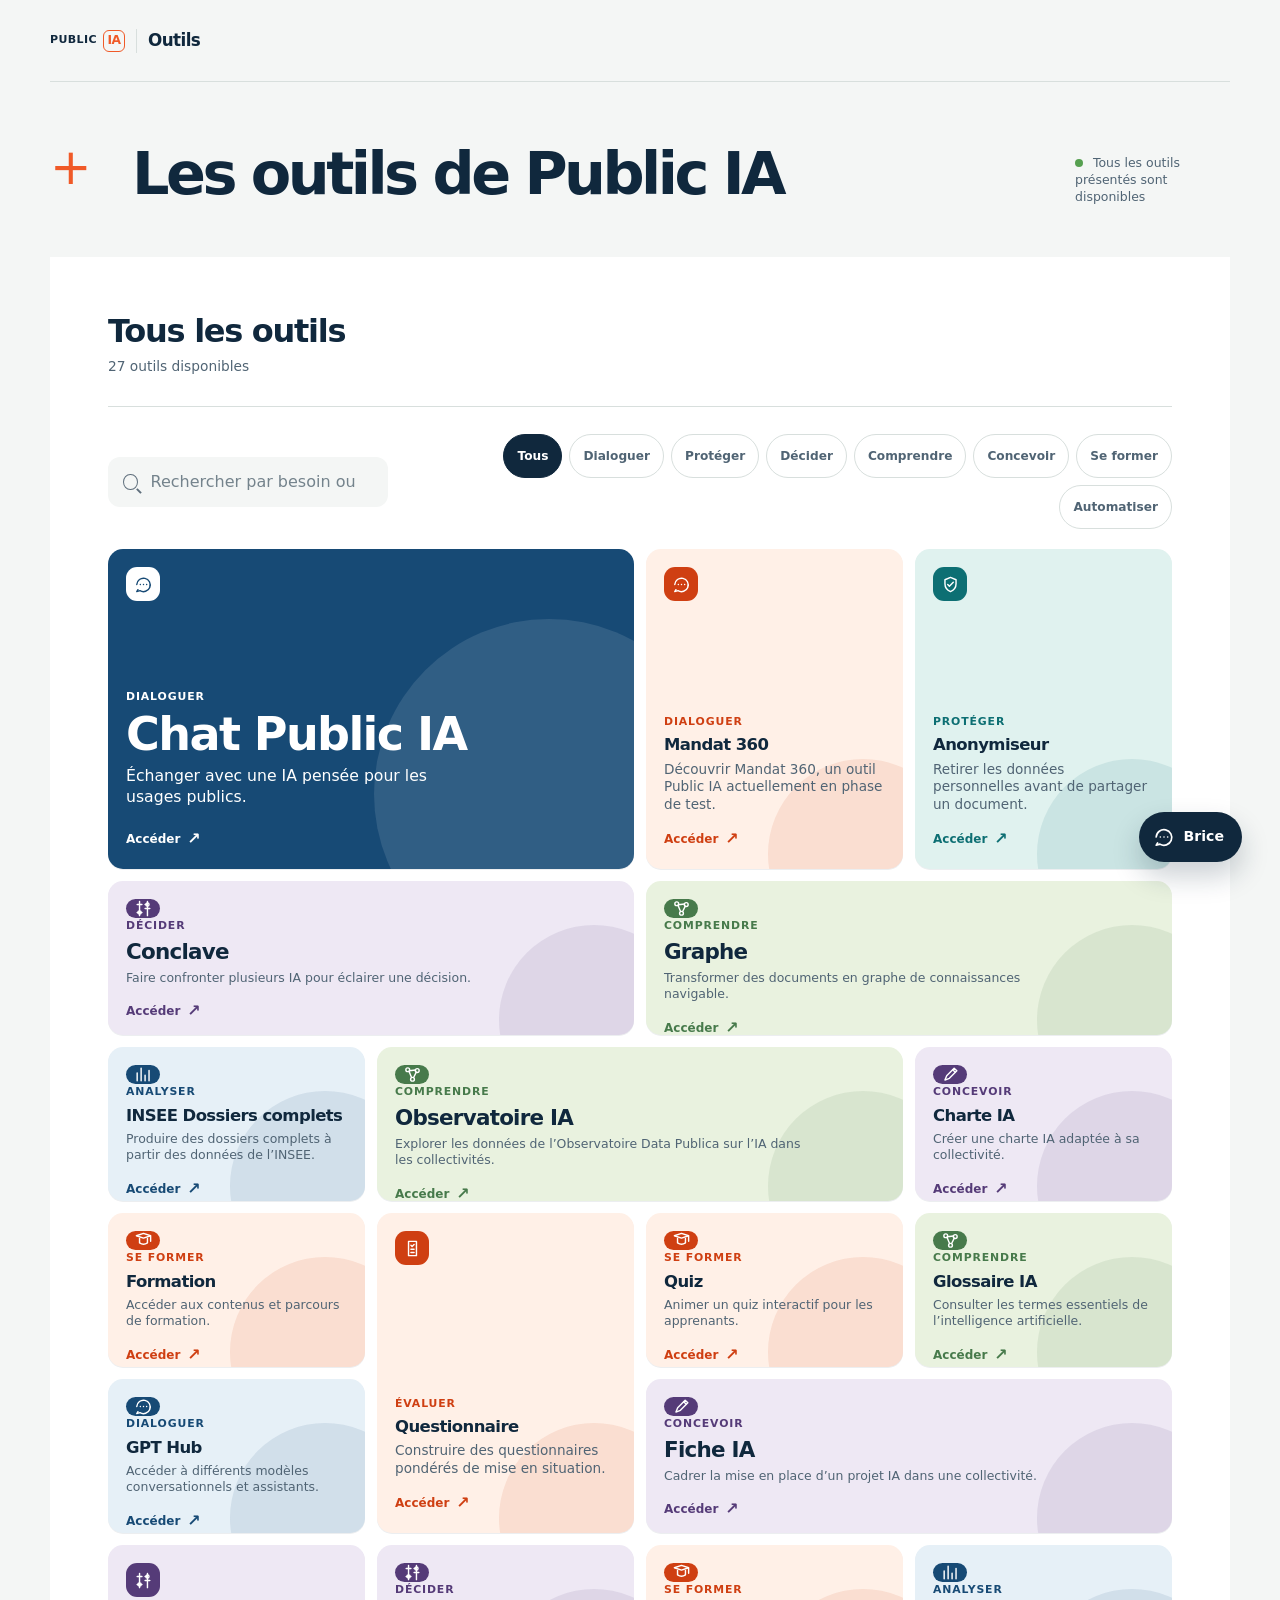
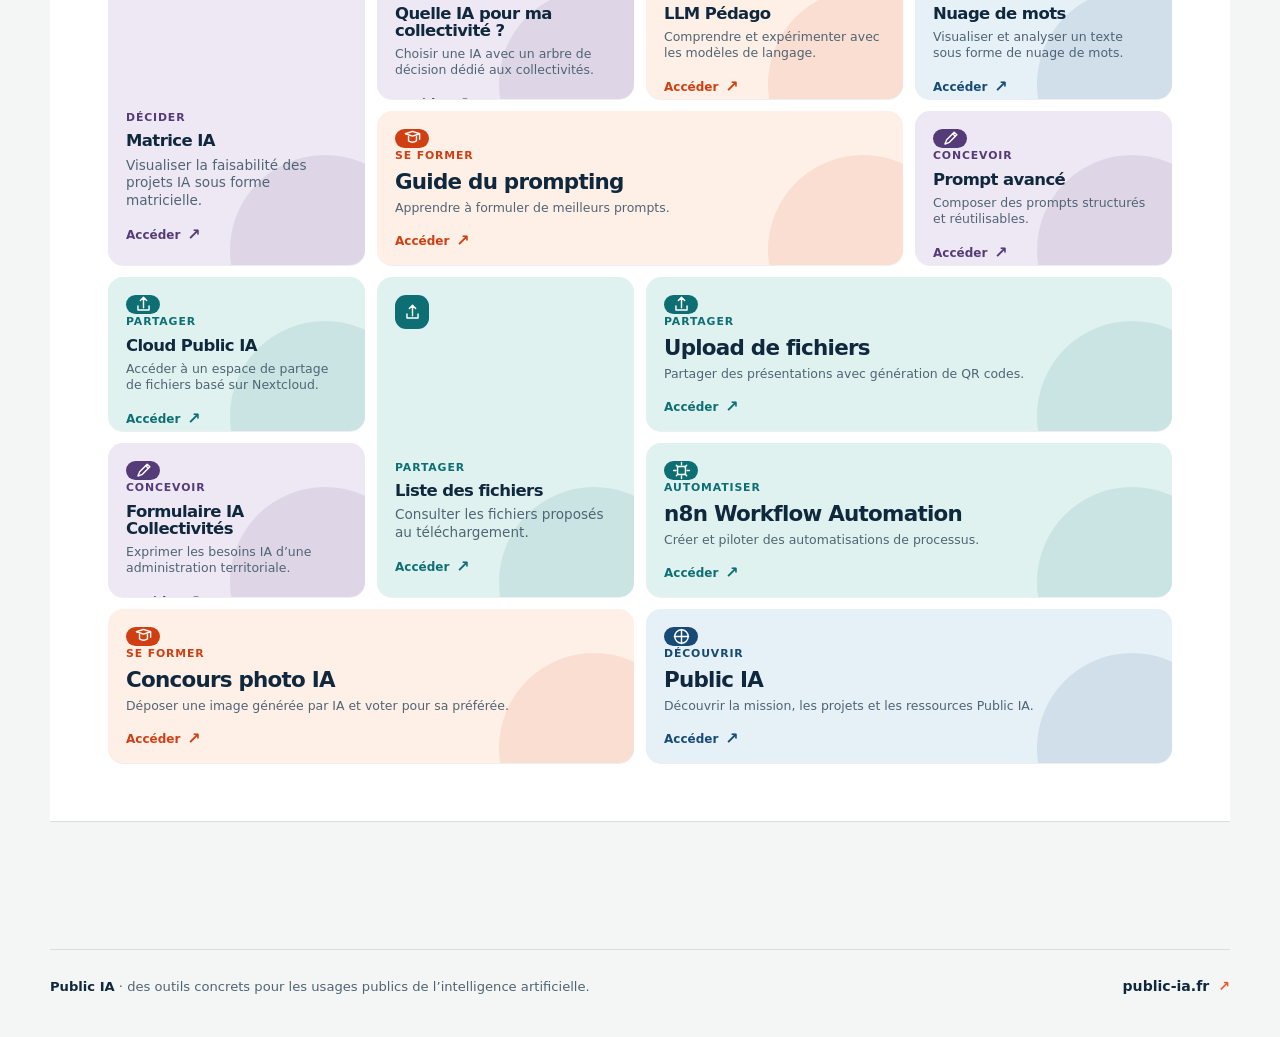
==== commit 2bb1ff1e: "Ajoute la brique Concours photo IA au catalogue - Nouvelle tuile dans app.js (Se former, orange) et " ====
--- a/index.html
+++ b/index.html
@@ -88,6 +88,6 @@
       <p><strong>Public IA</strong> · des outils concrets pour les usages publics de l’intelligence artificielle.</p>
       <a href="https://public-ia.fr/" target="_blank" rel="noreferrer" aria-label="public-ia.fr, s’ouvre dans un nouvel onglet">public-ia.fr <span aria-hidden="true">↗</span></a>
     </footer>
-    <script src="./app.js?v=7"></script>
+    <script src="./app.js?v=8"></script>
   </body>
 </html>
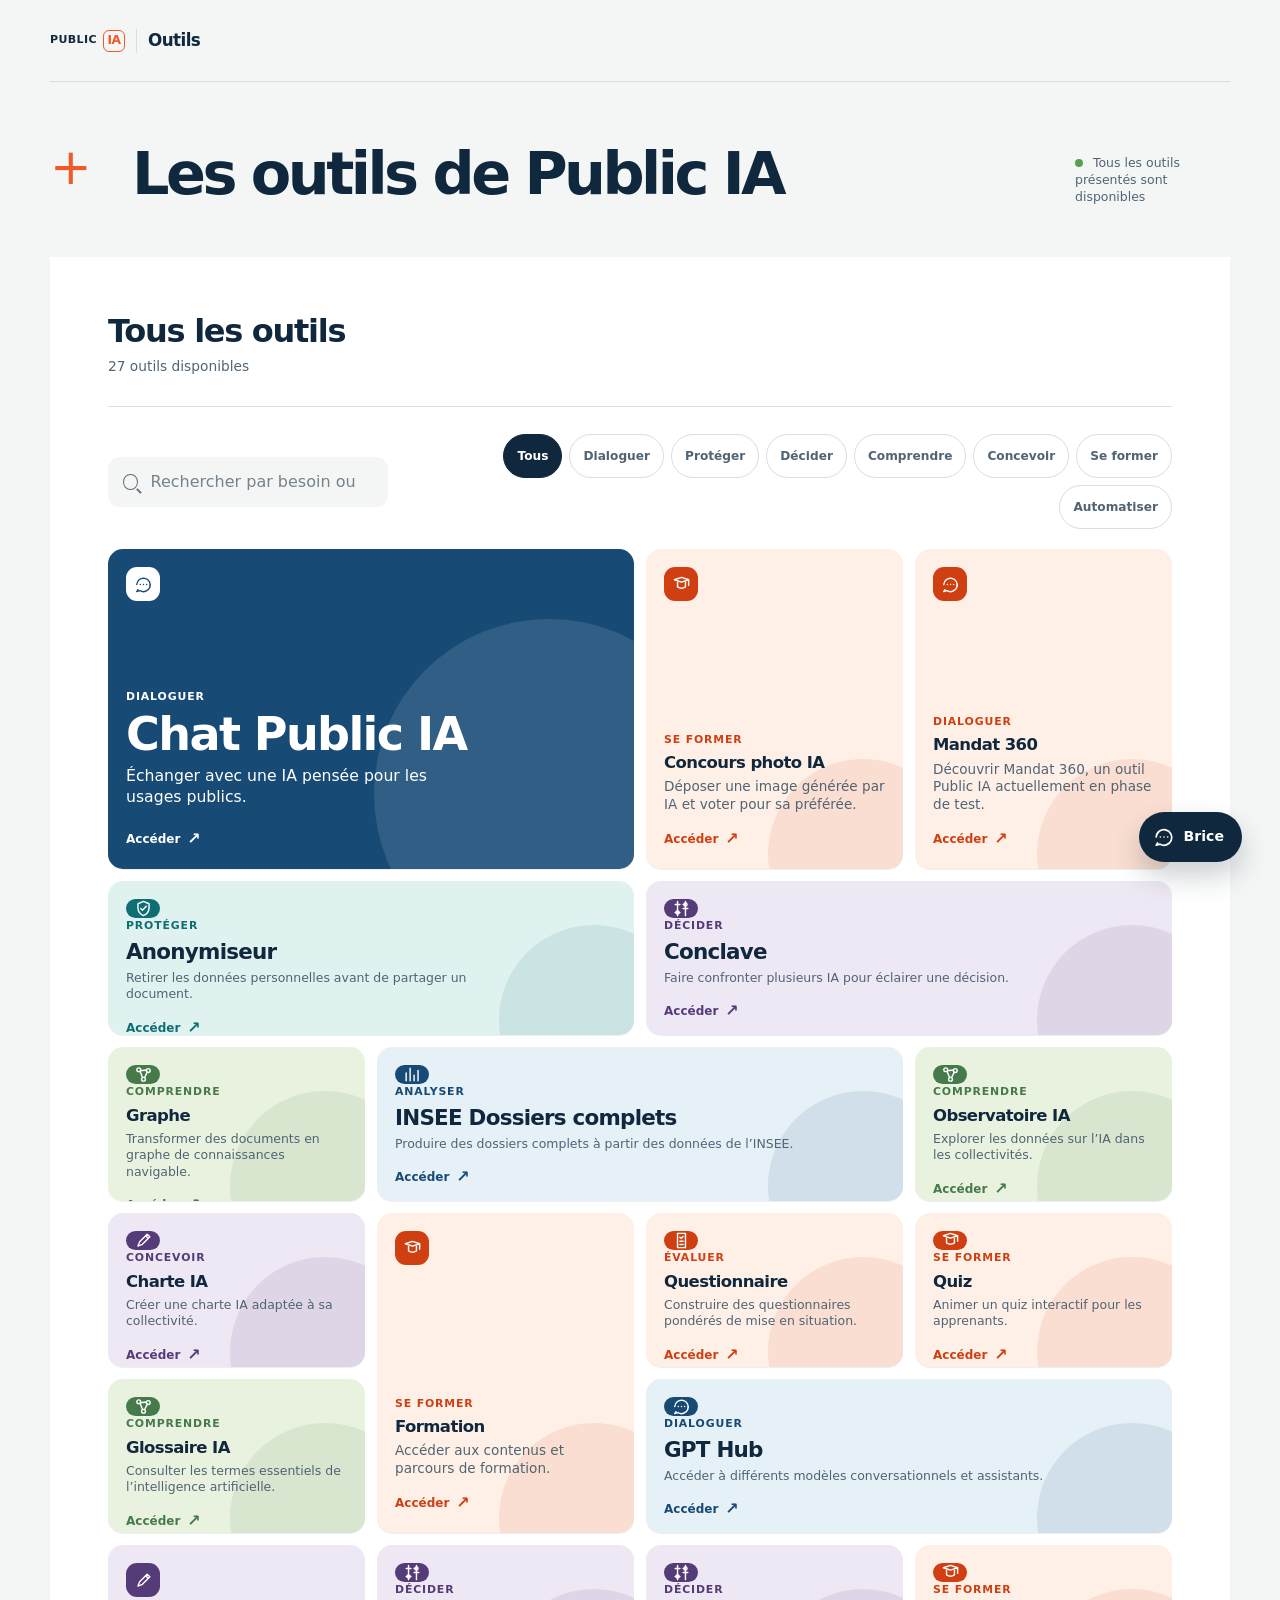
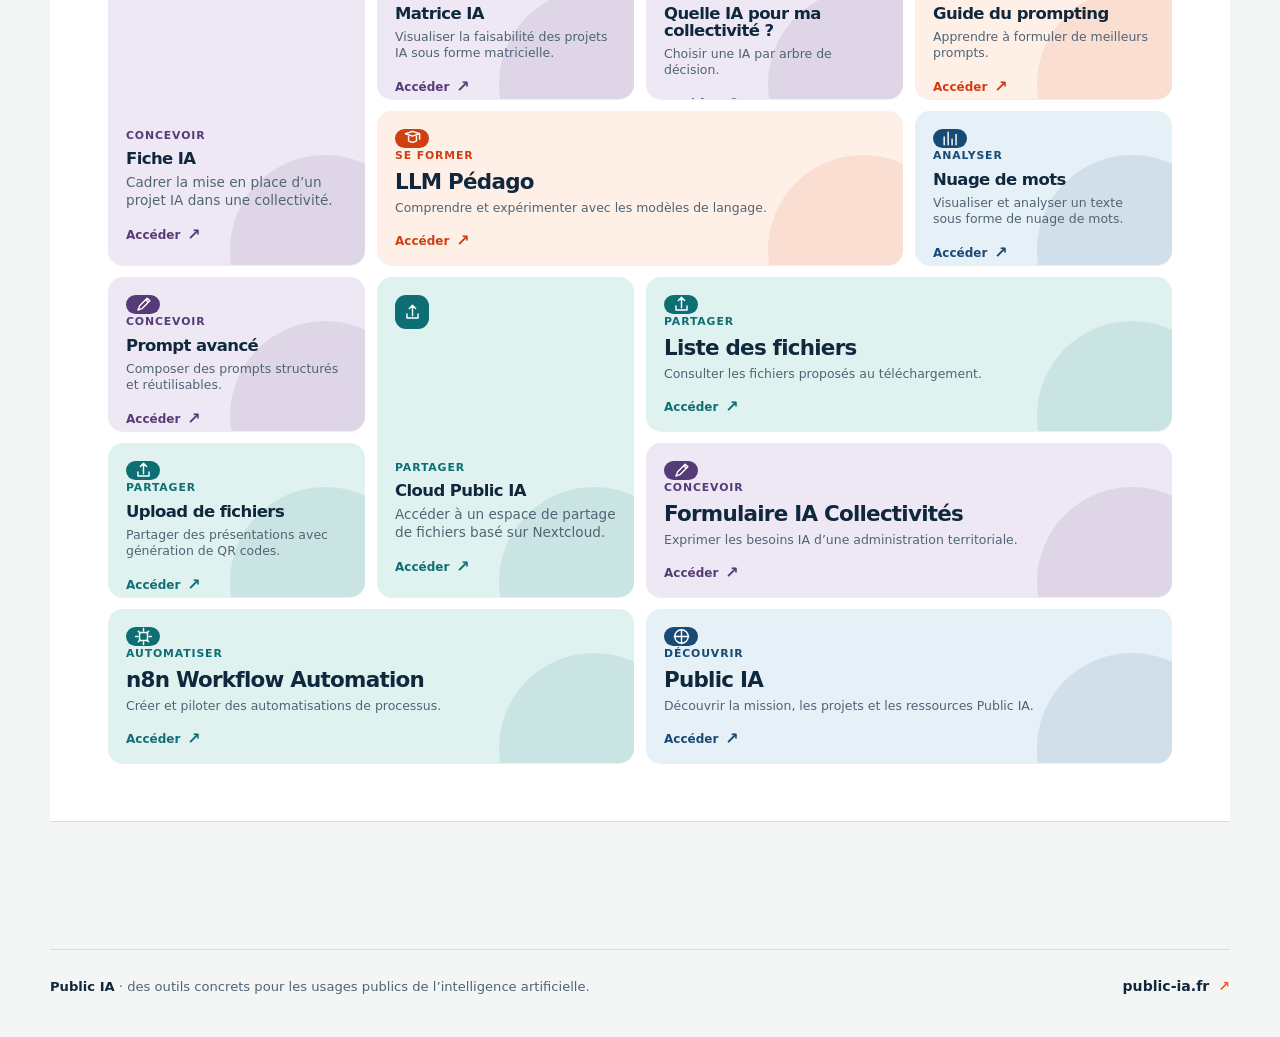
==== commit 2730a1a4: "Place les nouvelles briques en tête du catalogue, après Chat Public IA - Concours photo IA passe en " ====
--- a/index.html
+++ b/index.html
@@ -88,6 +88,6 @@
       <p><strong>Public IA</strong> · des outils concrets pour les usages publics de l’intelligence artificielle.</p>
       <a href="https://public-ia.fr/" target="_blank" rel="noreferrer" aria-label="public-ia.fr, s’ouvre dans un nouvel onglet">public-ia.fr <span aria-hidden="true">↗</span></a>
     </footer>
-    <script src="./app.js?v=8"></script>
+    <script src="./app.js?v=9"></script>
   </body>
 </html>
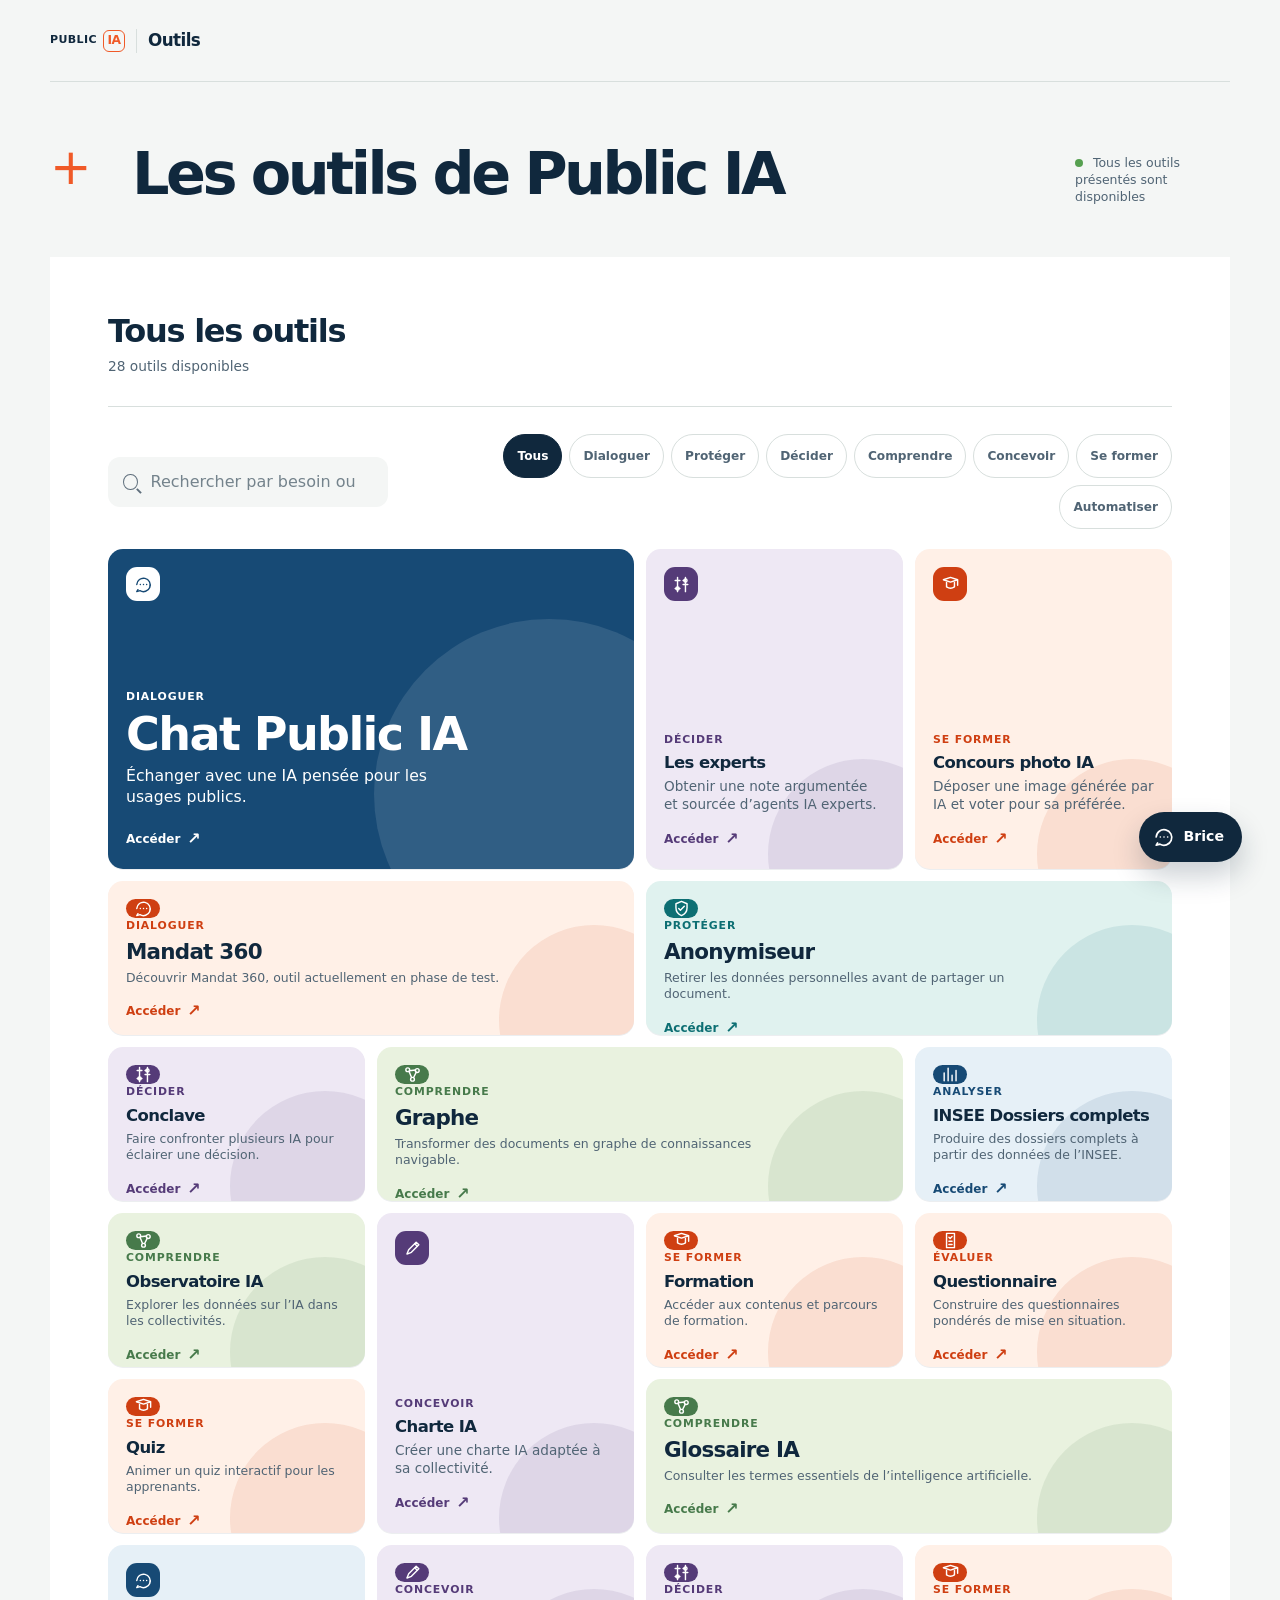
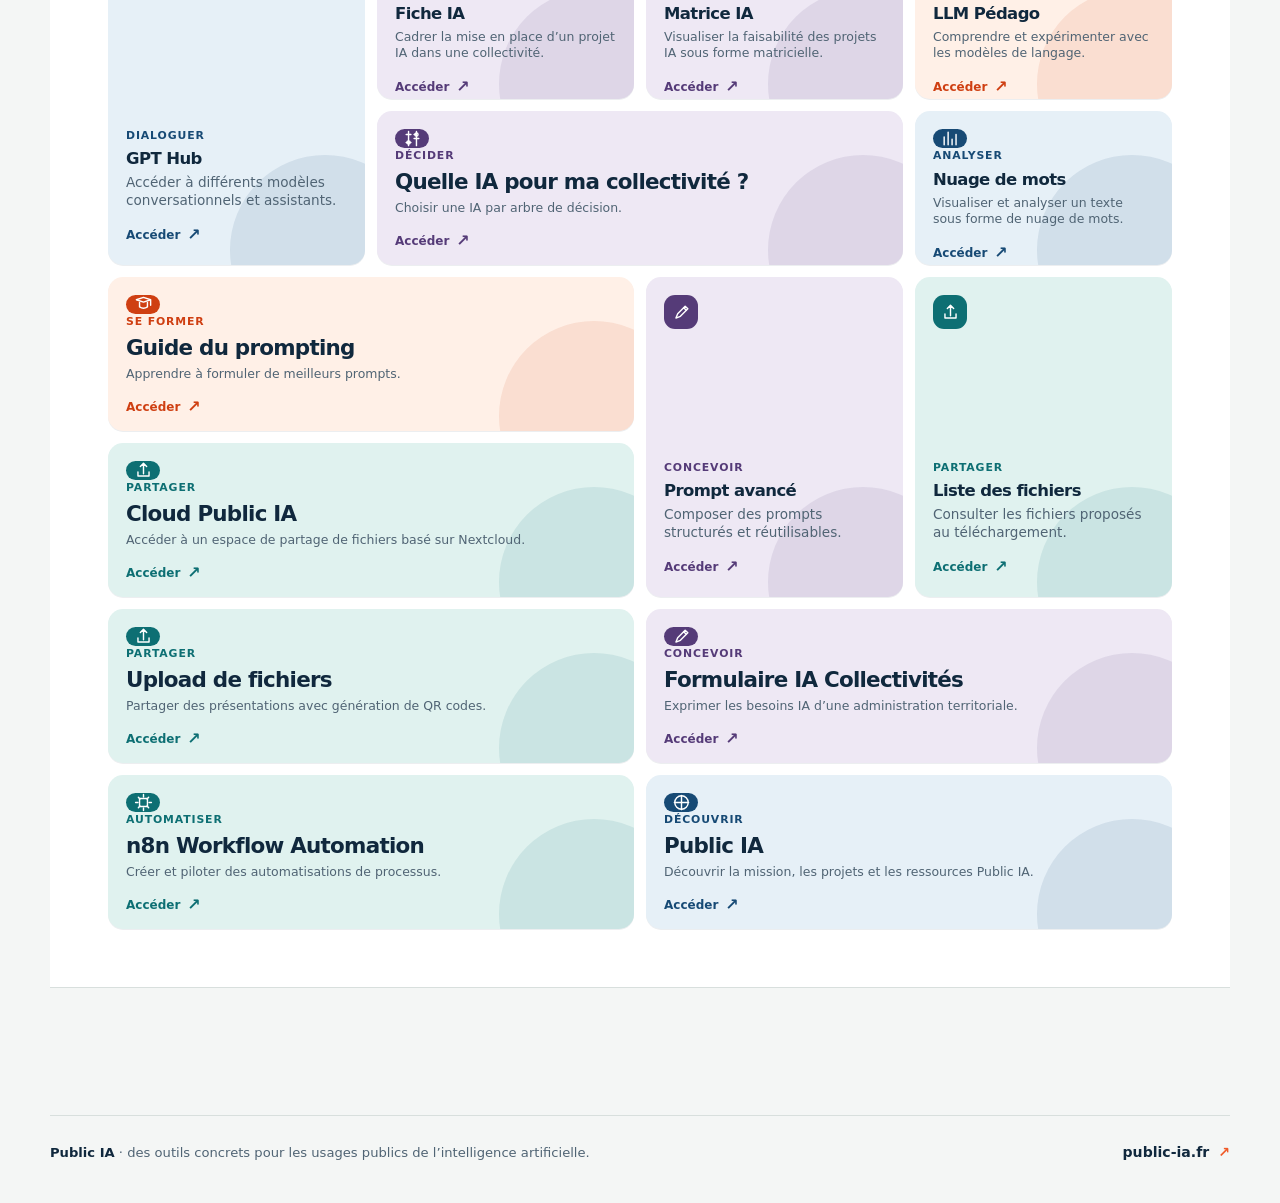
==== commit e9ef2800: "Ajoute la brique Les experts en tête du catalogue - Nouvelle tuile Les experts (Décider, violet) jus" ====
--- a/index.html
+++ b/index.html
@@ -88,6 +88,6 @@
       <p><strong>Public IA</strong> · des outils concrets pour les usages publics de l’intelligence artificielle.</p>
       <a href="https://public-ia.fr/" target="_blank" rel="noreferrer" aria-label="public-ia.fr, s’ouvre dans un nouvel onglet">public-ia.fr <span aria-hidden="true">↗</span></a>
     </footer>
-    <script src="./app.js?v=9"></script>
+    <script src="./app.js?v=10"></script>
   </body>
 </html>
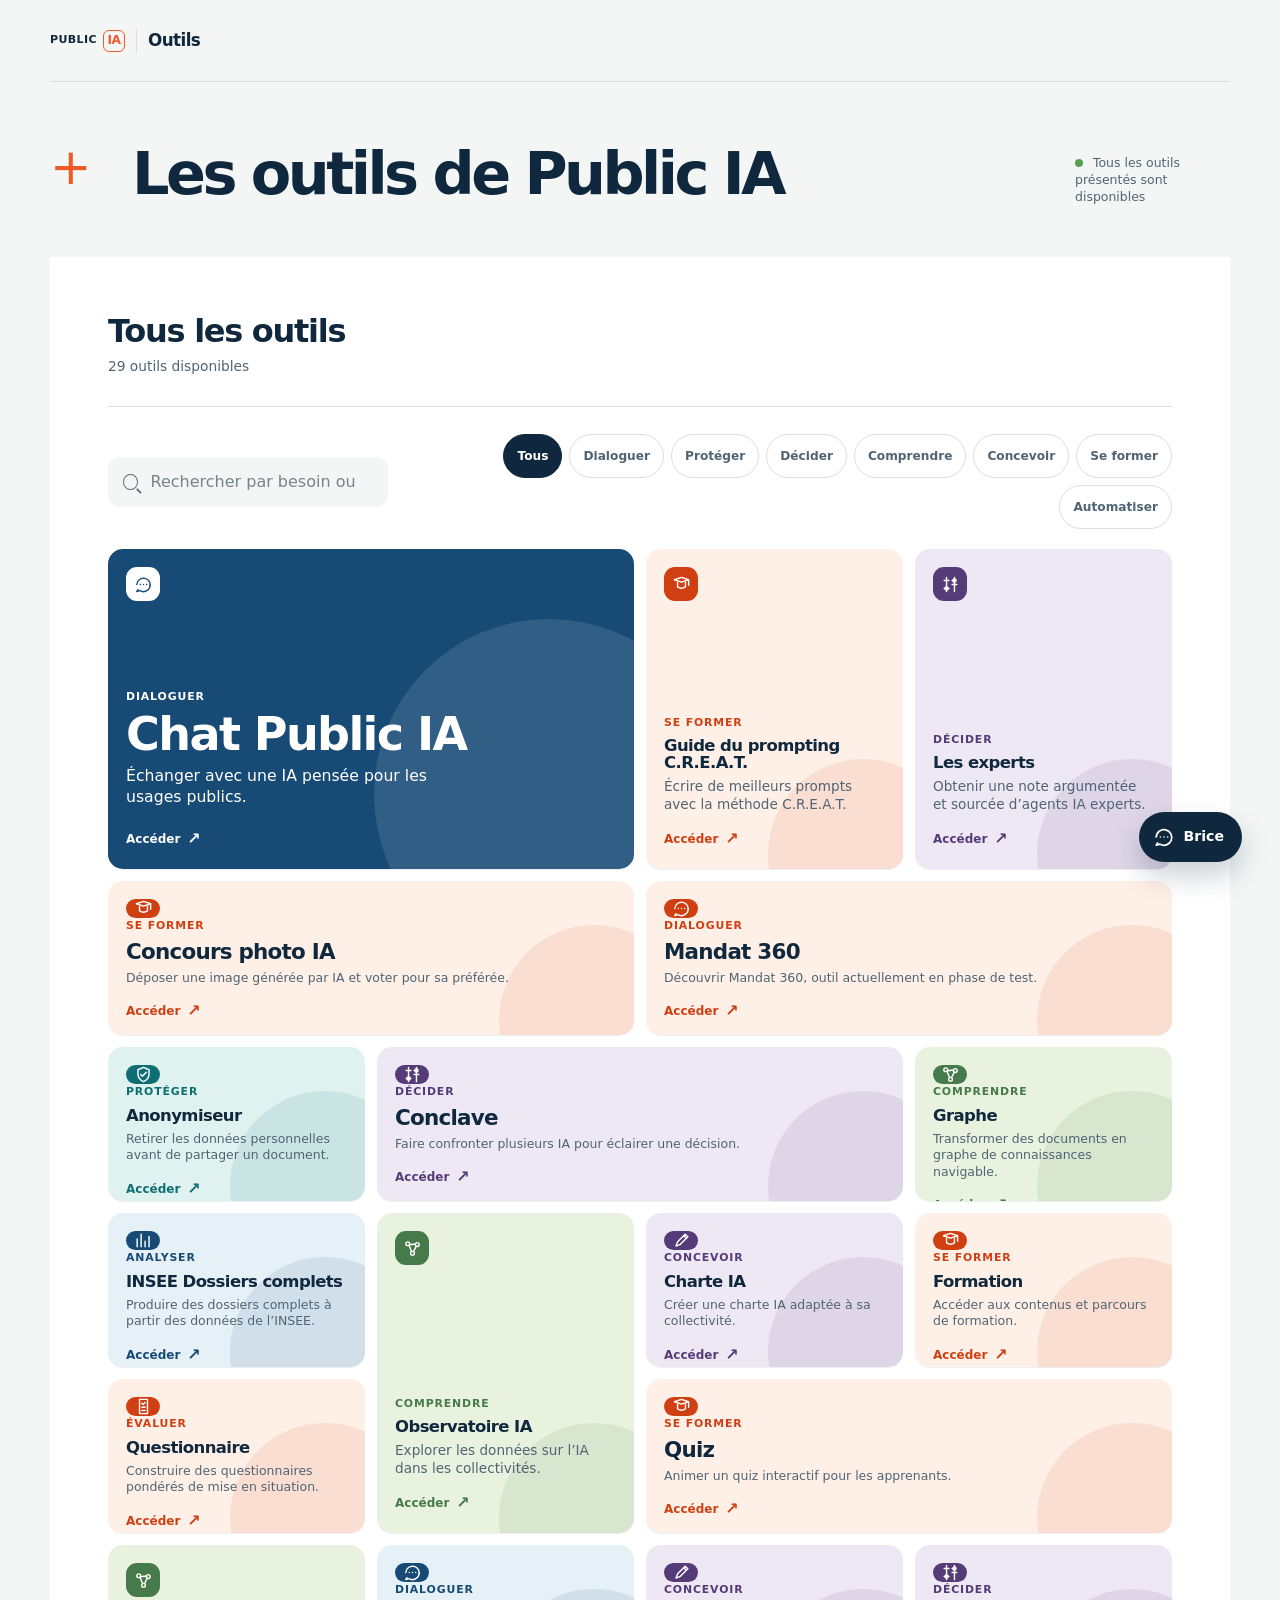
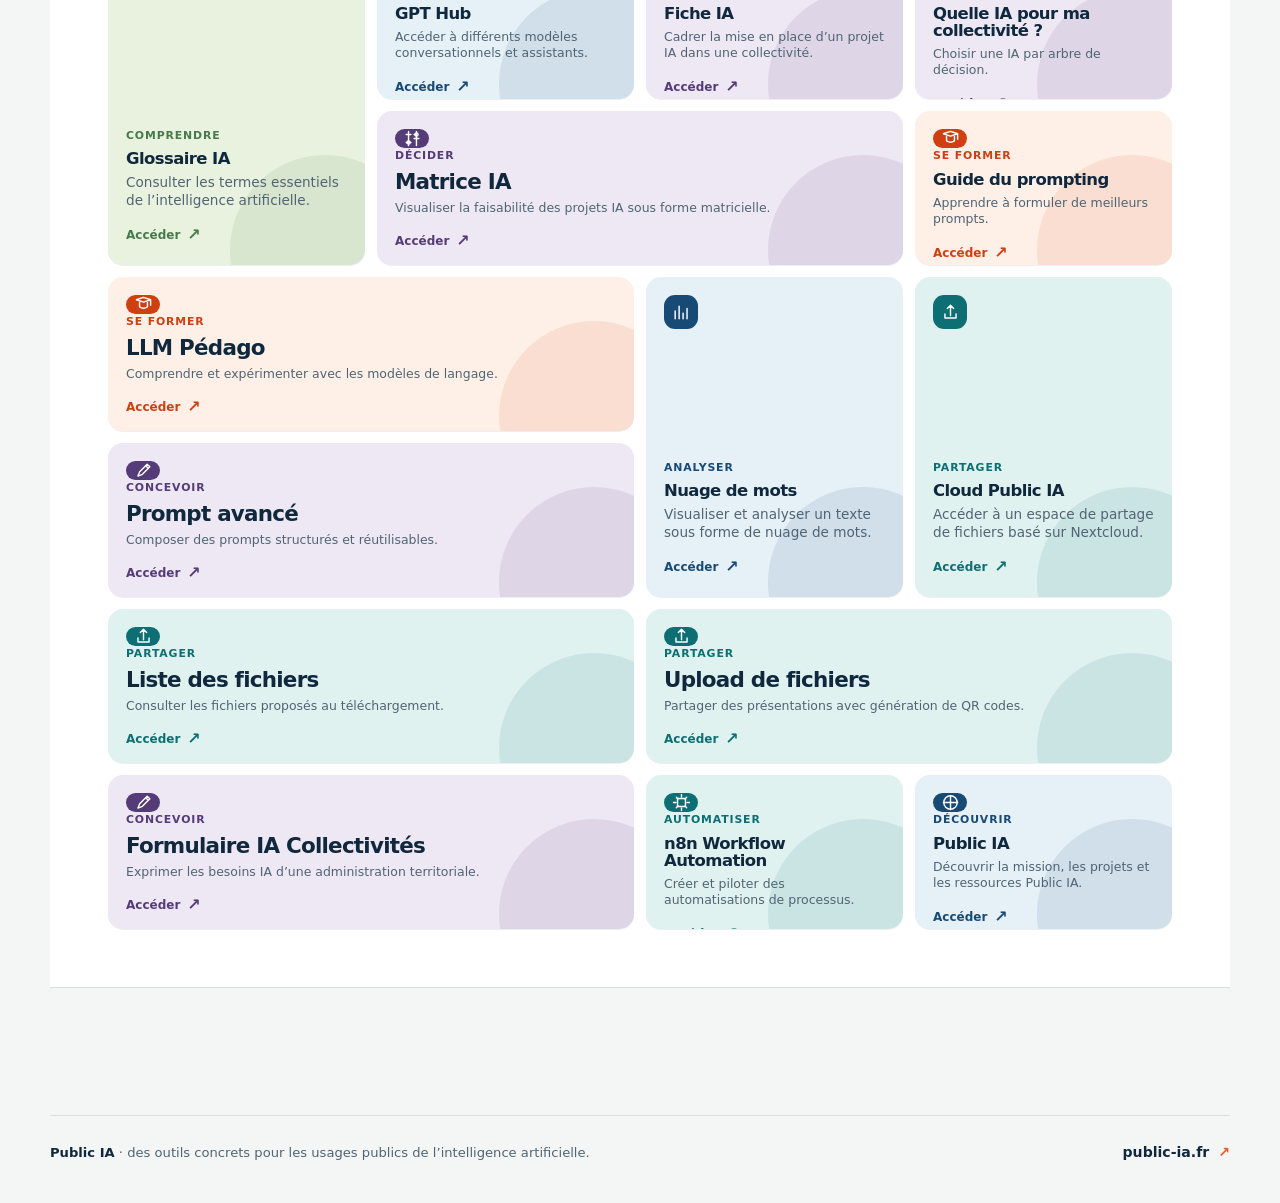
==== commit 2163b29e: "Ajoute la brique Guide du prompting C.R.E.A.T. en tête du catalogue - Nouvelle tuile Guide du prompt" ====
--- a/index.html
+++ b/index.html
@@ -88,6 +88,6 @@
       <p><strong>Public IA</strong> · des outils concrets pour les usages publics de l’intelligence artificielle.</p>
       <a href="https://public-ia.fr/" target="_blank" rel="noreferrer" aria-label="public-ia.fr, s’ouvre dans un nouvel onglet">public-ia.fr <span aria-hidden="true">↗</span></a>
     </footer>
-    <script src="./app.js?v=10"></script>
+    <script src="./app.js?v=11"></script>
   </body>
 </html>
